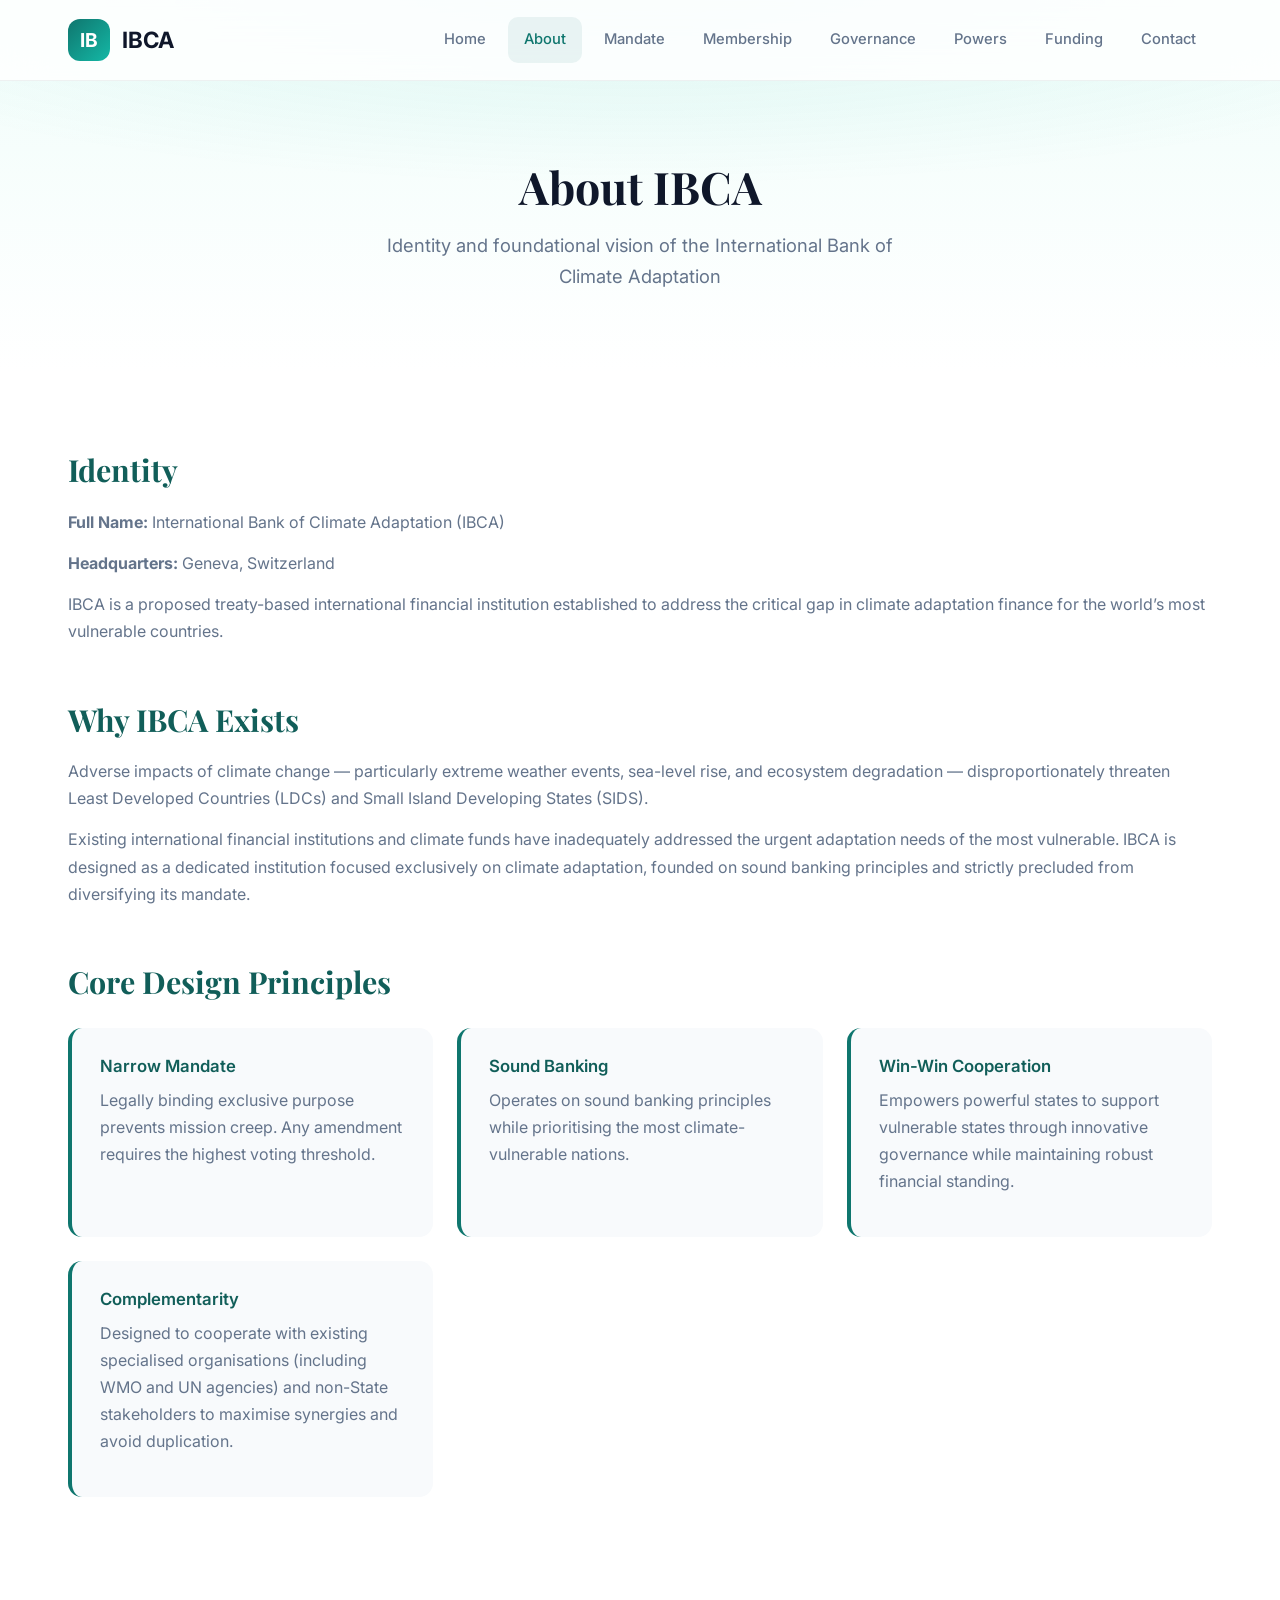
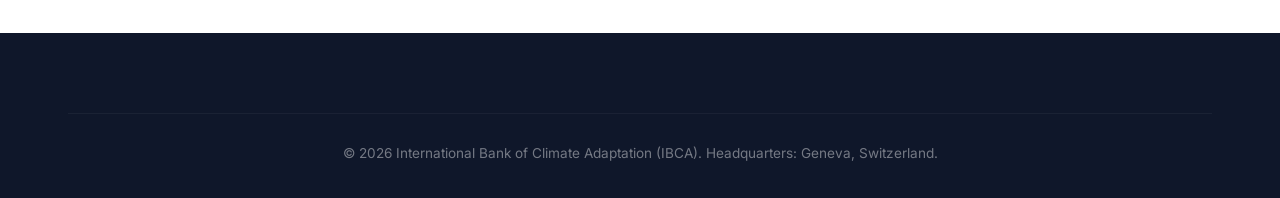
==== about.html @ 79ce408c "Add files via upload" ====
<!DOCTYPE html>
<html lang="en">
<head>
  <meta charset="UTF-8">
  <meta name="viewport" content="width=device-width, initial-scale=1.0">
  <title>About – IBCA</title>
  <link href="https://fonts.googleapis.com/css2?family=Inter:wght@400;500;600;700&family=Playfair+Display:wght@600;700&display=swap" rel="stylesheet">
  <link rel="stylesheet" href="https://cdnjs.cloudflare.com/ajax/libs/font-awesome/6.5.1/css/all.min.css">
  <link rel="stylesheet" href="css/style.css">
</head>
<body>
  <header class="header" id="header">
    <div class="container nav-container">
      <a href="index.html" class="logo"><div class="logo-mark">IB</div><span>IBCA</span></a>
      <nav class="nav" id="nav">
        <a href="index.html" class="nav-link">Home</a>
        <a href="about.html" class="nav-link active">About</a>
        <a href="mandate.html" class="nav-link">Mandate</a>
        <a href="membership.html" class="nav-link">Membership</a>
        <a href="governance.html" class="nav-link">Governance</a>
        <a href="powers.html" class="nav-link">Powers</a>
        <a href="funding.html" class="nav-link">Funding</a>
        <a href="contact.html" class="nav-link">Contact</a>
      </nav>
      <button class="menu-toggle" id="menuToggle"><i class="fas fa-bars"></i></button>
    </div>
  </header>

  <section class="page-hero">
    <div class="container">
      <h1>About IBCA</h1>
      <p>Identity and foundational vision of the International Bank of Climate Adaptation</p>
    </div>
  </section>

  <section class="content-section">
    <div class="container">
      <div class="content-block">
        <h2>Identity</h2>
        <p><strong>Full Name:</strong> International Bank of Climate Adaptation (IBCA)</p>
        <p><strong>Headquarters:</strong> Geneva, Switzerland</p>
        <p>IBCA is a proposed treaty-based international financial institution established to address the critical gap in climate adaptation finance for the world’s most vulnerable countries.</p>
      </div>

      <div class="content-block">
        <h2>Why IBCA Exists</h2>
        <p>Adverse impacts of climate change — particularly extreme weather events, sea-level rise, and ecosystem degradation — disproportionately threaten Least Developed Countries (LDCs) and Small Island Developing States (SIDS).</p>
        <p>Existing international financial institutions and climate funds have inadequately addressed the urgent adaptation needs of the most vulnerable. IBCA is designed as a dedicated institution focused exclusively on climate adaptation, founded on sound banking principles and strictly precluded from diversifying its mandate.</p>
      </div>

      <div class="content-block">
        <h2>Core Design Principles</h2>
        <div class="info-grid">
          <div class="info-card">
            <h4>Narrow Mandate</h4>
            <p>Legally binding exclusive purpose prevents mission creep. Any amendment requires the highest voting threshold.</p>
          </div>
          <div class="info-card">
            <h4>Sound Banking</h4>
            <p>Operates on sound banking principles while prioritising the most climate-vulnerable nations.</p>
          </div>
          <div class="info-card">
            <h4>Win-Win Cooperation</h4>
            <p>Empowers powerful states to support vulnerable states through innovative governance while maintaining robust financial standing.</p>
          </div>
          <div class="info-card">
            <h4>Complementarity</h4>
            <p>Designed to cooperate with existing specialised organisations (including WMO and UN agencies) and non-State stakeholders to maximise synergies and avoid duplication.</p>
          </div>
        </div>
      </div>
    </div>
  </section>

  <footer class="footer">
    <div class="container">
      <div class="footer-bottom">
        <p>© 2026 International Bank of Climate Adaptation (IBCA). Headquarters: Geneva, Switzerland.</p>
      </div>
    </div>
  </footer>
  <script src="js/main.js"></script>
</body>
</html>
---- css/style.css ----
/* ===== IBCA Premium Design System ===== */
:root {
  --primary: #0f766e;
  --primary-light: #14b8a6;
  --primary-dark: #115e59;
  --accent: #a3e635;
  --navy: #0f172a;
  --slate: #1e293b;
  --gray: #64748b;
  --light: #f8fafc;
  --white: #ffffff;
  --radius: 16px;
  --shadow: 0 10px 40px -10px rgba(15, 23, 42, 0.12);
  --shadow-lg: 0 25px 50px -12px rgba(15, 23, 42, 0.18);
}

* { margin: 0; padding: 0; box-sizing: border-box; }

html { scroll-behavior: smooth; }

body {
  font-family: 'Inter', -apple-system, BlinkMacSystemFont, sans-serif;
  color: var(--slate);
  line-height: 1.7;
  background: var(--white);
  overflow-x: hidden;
}

h1, h2, h3, h4 {
  font-family: 'Playfair Display', Georgia, serif;
  font-weight: 700;
  line-height: 1.2;
  color: var(--navy);
}

a { text-decoration: none; color: inherit; transition: all 0.25s ease; }

.container {
  width: 100%;
  max-width: 1200px;
  margin: 0 auto;
  padding: 0 28px;
}

/* ===== Header ===== */
.header {
  position: fixed;
  top: 0;
  left: 0;
  right: 0;
  z-index: 1000;
  background: rgba(255, 255, 255, 0.85);
  backdrop-filter: blur(20px);
  border-bottom: 1px solid rgba(15, 23, 42, 0.06);
  transition: all 0.3s;
}

.header.scrolled {
  box-shadow: 0 4px 30px rgba(0,0,0,0.06);
}

.nav-container {
  display: flex;
  align-items: center;
  justify-content: space-between;
  height: 80px;
}

.logo {
  display: flex;
  align-items: center;
  gap: 12px;
  font-weight: 700;
  font-size: 1.4rem;
  color: var(--navy);
}

.logo-mark {
  width: 42px;
  height: 42px;
  background: linear-gradient(135deg, var(--primary), var(--primary-light));
  border-radius: 12px;
  display: flex;
  align-items: center;
  justify-content: center;
  color: white;
  font-size: 1.2rem;
  font-weight: 700;
}

.nav {
  display: flex;
  gap: 6px;
}

.nav-link {
  padding: 10px 16px;
  border-radius: 10px;
  font-size: 0.92rem;
  font-weight: 500;
  color: var(--gray);
}

.nav-link:hover,
.nav-link.active {
  color: var(--primary);
  background: rgba(15, 118, 110, 0.08);
}

.menu-toggle {
  display: none;
  background: none;
  border: none;
  font-size: 1.5rem;
  color: var(--navy);
  cursor: pointer;
}

/* ===== Buttons ===== */
.btn {
  display: inline-flex;
  align-items: center;
  gap: 8px;
  padding: 14px 28px;
  border-radius: 12px;
  font-weight: 600;
  font-size: 0.95rem;
  transition: all 0.25s ease;
  border: none;
  cursor: pointer;
}

.btn-primary {
  background: linear-gradient(135deg, var(--primary), var(--primary-dark));
  color: white;
  box-shadow: 0 8px 24px rgba(15, 118, 110, 0.3);
}

.btn-primary:hover {
  transform: translateY(-2px);
  box-shadow: 0 12px 28px rgba(15, 118, 110, 0.4);
}

.btn-outline {
  background: transparent;
  color: var(--primary);
  border: 2px solid var(--primary);
}

.btn-outline:hover {
  background: var(--primary);
  color: white;
}

/* ===== Hero ===== */
.hero {
  min-height: 100vh;
  display: flex;
  align-items: center;
  padding: 140px 0 100px;
  background: 
    radial-gradient(ellipse 80% 50% at 70% 20%, rgba(20, 184, 166, 0.12), transparent),
    radial-gradient(ellipse 60% 40% at 20% 80%, rgba(163, 230, 53, 0.08), transparent),
    linear-gradient(180deg, #f0fdfa 0%, #ffffff 100%);
  position: relative;
  overflow: hidden;
}

.hero-content {
  display: grid;
  grid-template-columns: 1.15fr 0.85fr;
  gap: 60px;
  align-items: center;
}

.hero-eyebrow {
  display: inline-flex;
  align-items: center;
  gap: 8px;
  font-size: 0.85rem;
  font-weight: 600;
  text-transform: uppercase;
  letter-spacing: 2px;
  color: var(--primary);
  margin-bottom: 20px;
}

.hero-eyebrow::before {
  content: '';
  width: 24px;
  height: 2px;
  background: var(--primary);
}

.hero h1 {
  font-size: clamp(2.6rem, 5.5vw, 3.8rem);
  margin-bottom: 24px;
  letter-spacing: -0.02em;
}

.hero h1 span {
  background: linear-gradient(135deg, var(--primary), var(--primary-light));
  -webkit-background-clip: text;
  -webkit-text-fill-color: transparent;
  background-clip: text;
}

.hero-subtitle {
  font-size: 1.2rem;
  color: var(--gray);
  max-width: 520px;
  margin-bottom: 40px;
  line-height: 1.8;
}

.hero-cta {
  display: flex;
  gap: 16px;
  flex-wrap: wrap;
}

.hero-visual {
  position: relative;
  display: flex;
  justify-content: center;
}

.globe-ring {
  width: 380px;
  height: 380px;
  border-radius: 50%;
  background: linear-gradient(145deg, var(--primary-light), var(--primary-dark));
  display: flex;
  align-items: center;
  justify-content: center;
  box-shadow: 
    0 30px 60px rgba(15, 118, 110, 0.25),
    inset 0 0 60px rgba(255,255,255,0.1);
  position: relative;
  animation: float 6s ease-in-out infinite;
}

.globe-ring::before {
  content: '';
  position: absolute;
  inset: -20px;
  border-radius: 50%;
  border: 1px solid rgba(20, 184, 166, 0.2);
  animation: pulse-ring 3s ease-out infinite;
}

.globe-ring i {
  font-size: 9rem;
  color: rgba(255,255,255,0.95);
}

@keyframes float {
  0%, 100% { transform: translateY(0); }
  50% { transform: translateY(-18px); }
}

@keyframes pulse-ring {
  0% { transform: scale(0.95); opacity: 0.6; }
  100% { transform: scale(1.15); opacity: 0; }
}

/* ===== Sections ===== */
.section {
  padding: 100px 0;
}

.section-header {
  text-align: center;
  max-width: 680px;
  margin: 0 auto 60px;
}

.section-header h2 {
  font-size: 2.4rem;
  margin-bottom: 16px;
}

.section-header p {
  color: var(--gray);
  font-size: 1.1rem;
}

/* Stats */
.stats {
  padding: 60px 0;
  background: var(--navy);
  color: white;
}

.stats-grid {
  display: grid;
  grid-template-columns: repeat(4, 1fr);
  gap: 32px;
  text-align: center;
}

.stat-item h3 {
  font-size: 2.2rem;
  color: var(--accent);
  margin-bottom: 8px;
  font-family: 'Inter', sans-serif;
  font-weight: 700;
}

.stat-item p {
  font-size: 0.95rem;
  opacity: 0.8;
}

/* Cards */
.cards {
  display: grid;
  grid-template-columns: repeat(3, 1fr);
  gap: 28px;
}

.card {
  background: white;
  border-radius: var(--radius);
  padding: 36px 28px;
  border: 1px solid rgba(15, 23, 42, 0.06);
  box-shadow: var(--shadow);
  transition: all 0.35s ease;
  position: relative;
  overflow: hidden;
}

.card::before {
  content: '';
  position: absolute;
  top: 0;
  left: 0;
  width: 100%;
  height: 4px;
  background: linear-gradient(90deg, var(--primary), var(--accent));
  transform: scaleX(0);
  transition: transform 0.35s ease;
}

.card:hover {
  transform: translateY(-8px);
  box-shadow: var(--shadow-lg);
}

.card:hover::before {
  transform: scaleX(1);
}

.card-icon {
  width: 56px;
  height: 56px;
  border-radius: 14px;
  background: rgba(15, 118, 110, 0.1);
  display: flex;
  align-items: center;
  justify-content: center;
  margin-bottom: 20px;
  color: var(--primary);
  font-size: 1.4rem;
}

.card h3 {
  font-size: 1.25rem;
  margin-bottom: 12px;
  font-family: 'Inter', sans-serif;
  font-weight: 600;
}

.card p {
  color: var(--gray);
  font-size: 0.95rem;
}

/* Two column */
.two-col {
  display: grid;
  grid-template-columns: 1fr 1fr;
  gap: 60px;
  align-items: center;
}

.highlight-panel {
  background: linear-gradient(145deg, var(--primary-dark), var(--primary));
  color: white;
  padding: 48px 40px;
  border-radius: 20px;
  box-shadow: var(--shadow-lg);
}

.highlight-panel h3 {
  color: white;
  font-size: 1.4rem;
  margin-bottom: 24px;
  font-family: 'Inter', sans-serif;
}

.highlight-panel ul {
  list-style: none;
}

.highlight-panel li {
  display: flex;
  align-items: flex-start;
  gap: 14px;
  margin-bottom: 16px;
  font-size: 1rem;
}

.highlight-panel i {
  color: var(--accent);
  margin-top: 4px;
  flex-shrink: 0;
}

/* Page header for inner pages */
.page-hero {
  padding: 160px 0 80px;
  background: 
    radial-gradient(ellipse 70% 50% at 50% 0%, rgba(20, 184, 166, 0.1), transparent),
    linear-gradient(180deg, #f0fdfa 0%, #ffffff 100%);
  text-align: center;
}

.page-hero h1 {
  font-size: 2.8rem;
  margin-bottom: 16px;
}

.page-hero p {
  color: var(--gray);
  font-size: 1.15rem;
  max-width: 560px;
  margin: 0 auto;
}

/* Content */
.content-section {
  padding: 80px 0;
}

.content-block {
  margin-bottom: 56px;
}

.content-block h2 {
  font-size: 1.9rem;
  margin-bottom: 20px;
  color: var(--primary-dark);
}

.content-block h3 {
  font-size: 1.25rem;
  margin: 28px 0 12px;
  font-family: 'Inter', sans-serif;
  font-weight: 600;
}

.content-block p,
.content-block li {
  color: var(--gray);
  margin-bottom: 14px;
}

.content-block ul {
  padding-left: 22px;
}

.info-grid {
  display: grid;
  grid-template-columns: repeat(auto-fit, minmax(300px, 1fr));
  gap: 24px;
  margin-top: 28px;
}

.info-card {
  background: var(--light);
  border-radius: 14px;
  padding: 28px;
  border-left: 4px solid var(--primary);
}

.info-card h4 {
  font-family: 'Inter', sans-serif;
  font-weight: 600;
  font-size: 1.05rem;
  margin-bottom: 10px;
  color: var(--primary-dark);
}

/* Table */
.table-wrap {
  overflow-x: auto;
  margin: 28px 0;
  border-radius: 12px;
  box-shadow: var(--shadow);
}

table {
  width: 100%;
  border-collapse: collapse;
  font-size: 0.95rem;
}

th {
  background: var(--primary);
  color: white;
  padding: 16px 20px;
  text-align: left;
  font-weight: 600;
}

td {
  padding: 16px 20px;
  border-bottom: 1px solid rgba(15,23,42,0.06);
}

tr:last-child td { border-bottom: none; }
tr:hover td { background: rgba(15, 118, 110, 0.03); }

/* Footer */
.footer {
  background: var(--navy);
  color: rgba(255,255,255,0.7);
  padding: 80px 0 32px;
}

.footer-grid {
  display: grid;
  grid-template-columns: 2fr 1fr 1fr;
  gap: 48px;
  margin-bottom: 48px;
}

.footer-brand .logo {
  color: white;
  margin-bottom: 16px;
}

.footer-brand p {
  font-size: 0.95rem;
  line-height: 1.8;
}

.footer h4 {
  color: white;
  font-family: 'Inter', sans-serif;
  font-size: 1rem;
  margin-bottom: 18px;
}

.footer-links a {
  display: block;
  margin-bottom: 12px;
  font-size: 0.92rem;
}

.footer-links a:hover {
  color: var(--primary-light);
}

.footer-bottom {
  border-top: 1px solid rgba(255,255,255,0.08);
  padding-top: 28px;
  text-align: center;
  font-size: 0.85rem;
  opacity: 0.6;
}

/* Utilities */
.text-center { text-align: center; }
.mt-5 { margin-top: 40px; }

/* Responsive */
@media (max-width: 960px) {
  .hero-content,
  .two-col,
  .stats-grid,
  .cards,
  .footer-grid {
    grid-template-columns: 1fr;
  }

  .nav { display: none; }
  .nav.open {
    display: flex;
    flex-direction: column;
    position: absolute;
    top: 80px;
    left: 0;
    right: 0;
    background: white;
    padding: 20px;
    box-shadow: var(--shadow);
  }

  .menu-toggle { display: block; }

  .globe-ring {
    width: 280px;
    height: 280px;
  }
  .globe-ring i { font-size: 6.5rem; }

  .hero { padding: 120px 0 70px; }
  .section { padding: 70px 0; }
}
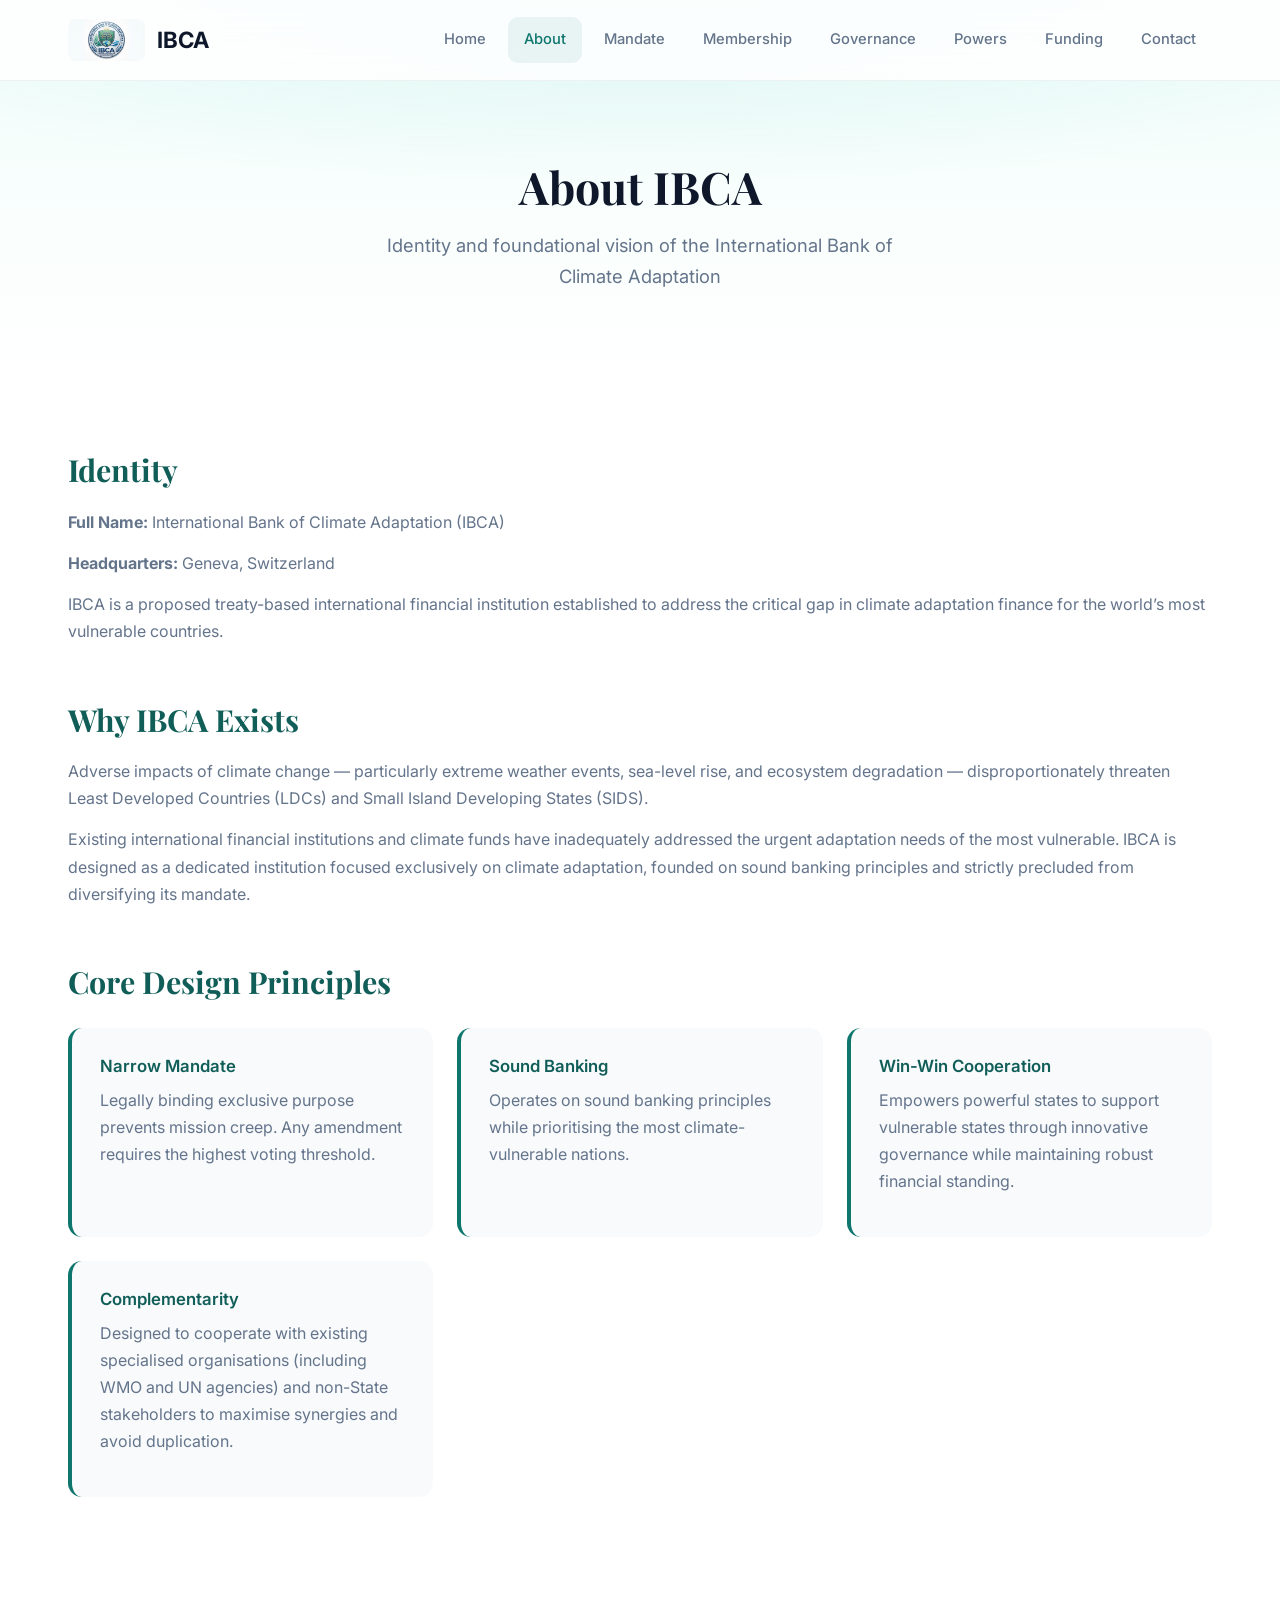
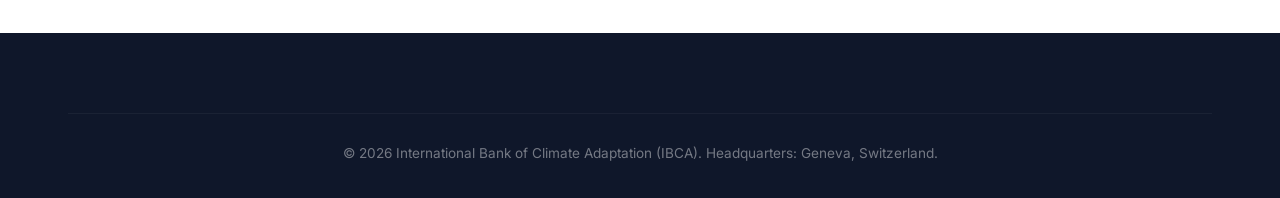
==== commit 60851c91: "Update logo in about.html to use logo.png image" ====
--- a/about.html
+++ b/about.html
@@ -11,7 +11,10 @@
 <body>
   <header class="header" id="header">
     <div class="container nav-container">
-      <a href="index.html" class="logo"><div class="logo-mark">IB</div><span>IBCA</span></a>
+      <a href="index.html" class="logo">
+        <img src="logo.png" alt="IBCA Logo" style="height: 42px; width: auto; border-radius: 8px;">
+        <span>IBCA</span>
+      </a>
       <nav class="nav" id="nav">
         <a href="index.html" class="nav-link">Home</a>
         <a href="about.html" class="nav-link active">About</a>
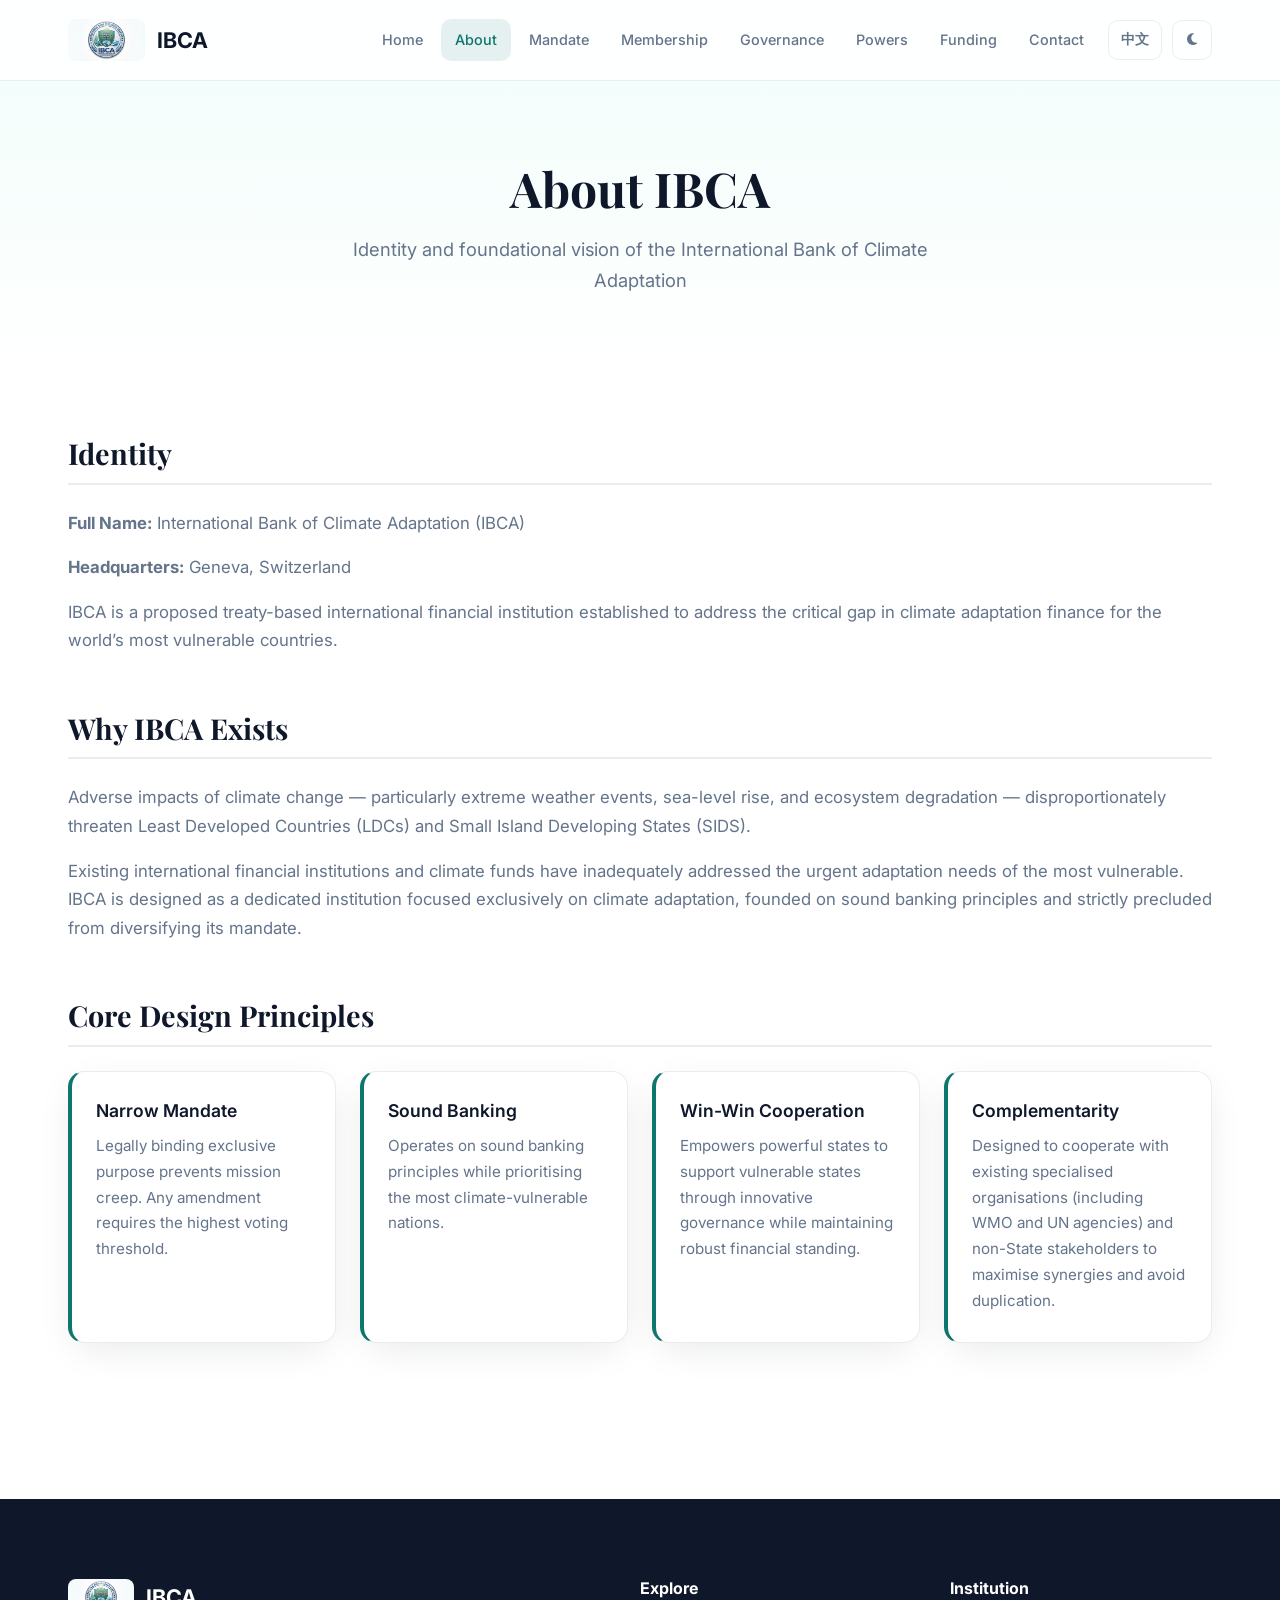
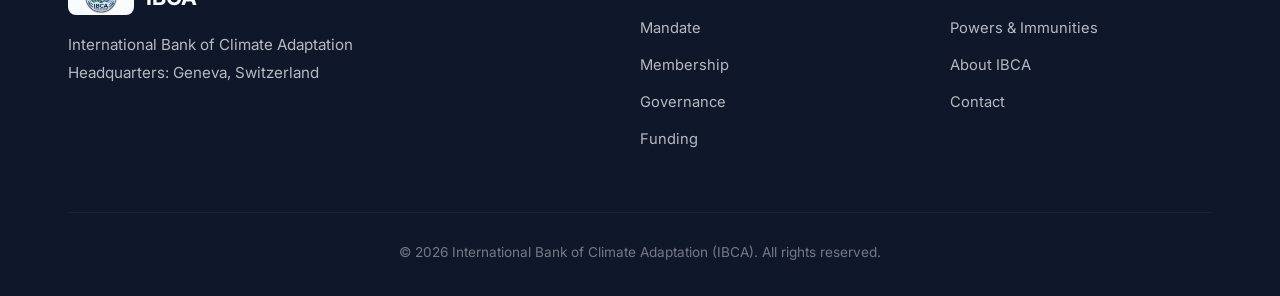
==== commit 55fff435: "Fix: Unify header with bilingual + theme toggle + full footer; add data-lang support" ====
--- a/about.html
+++ b/about.html
@@ -1,9 +1,12 @@
 <!DOCTYPE html>
-<html lang="en">
+<html lang="en" data-lang="en">
 <head>
   <meta charset="UTF-8">
   <meta name="viewport" content="width=device-width, initial-scale=1.0">
   <title>About – IBCA</title>
+  <meta name="description" content="About the International Bank of Climate Adaptation (IBCA)">
+  <link rel="preconnect" href="https://fonts.googleapis.com">
+  <link rel="preconnect" href="https://fonts.gstatic.com" crossorigin>
   <link href="https://fonts.googleapis.com/css2?family=Inter:wght@400;500;600;700&family=Playfair+Display:wght@600;700&display=swap" rel="stylesheet">
   <link rel="stylesheet" href="https://cdnjs.cloudflare.com/ajax/libs/font-awesome/6.5.1/css/all.min.css">
   <link rel="stylesheet" href="css/style.css">
@@ -12,63 +15,117 @@
   <header class="header" id="header">
     <div class="container nav-container">
       <a href="index.html" class="logo">
-        <img src="logo.png" alt="IBCA Logo" style="height: 42px; width: auto; border-radius: 8px;">
+        <img src="logo.png" alt="IBCA Logo">
         <span>IBCA</span>
       </a>
       <nav class="nav" id="nav">
-        <a href="index.html" class="nav-link">Home</a>
-        <a href="about.html" class="nav-link active">About</a>
-        <a href="mandate.html" class="nav-link">Mandate</a>
-        <a href="membership.html" class="nav-link">Membership</a>
-        <a href="governance.html" class="nav-link">Governance</a>
-        <a href="powers.html" class="nav-link">Powers</a>
-        <a href="funding.html" class="nav-link">Funding</a>
-        <a href="contact.html" class="nav-link">Contact</a>
+        <a href="index.html" class="nav-link">
+          <span class="lang-en">Home</span><span class="lang-zh">首页</span>
+        </a>
+        <a href="about.html" class="nav-link active">
+          <span class="lang-en">About</span><span class="lang-zh">关于</span>
+        </a>
+        <a href="mandate.html" class="nav-link">
+          <span class="lang-en">Mandate</span><span class="lang-zh">使命</span>
+        </a>
+        <a href="membership.html" class="nav-link">
+          <span class="lang-en">Membership</span><span class="lang-zh">成员</span>
+        </a>
+        <a href="governance.html" class="nav-link">
+          <span class="lang-en">Governance</span><span class="lang-zh">治理</span>
+        </a>
+        <a href="powers.html" class="nav-link">
+          <span class="lang-en">Powers</span><span class="lang-zh">权力</span>
+        </a>
+        <a href="funding.html" class="nav-link">
+          <span class="lang-en">Funding</span><span class="lang-zh">资金</span>
+        </a>
+        <a href="contact.html" class="nav-link">
+          <span class="lang-en">Contact</span><span class="lang-zh">联系</span>
+        </a>
+        <button class="lang-switch" id="langSwitch">中文</button>
+        <button class="theme-toggle" id="themeToggle" aria-label="Toggle dark mode"><i class="fas fa-moon"></i></button>
       </nav>
-      <button class="menu-toggle" id="menuToggle"><i class="fas fa-bars"></i></button>
+      <button class="menu-toggle" id="menuToggle" aria-label="Menu"><i class="fas fa-bars"></i></button>
     </div>
   </header>
 
   <section class="page-hero">
     <div class="container">
-      <h1>About IBCA</h1>
-      <p>Identity and foundational vision of the International Bank of Climate Adaptation</p>
+      <h1>
+        <span class="lang-en">About IBCA</span>
+        <span class="lang-zh">关于 IBCA</span>
+      </h1>
+      <p>
+        <span class="lang-en">Identity and foundational vision of the International Bank of Climate Adaptation</span>
+        <span class="lang-zh">国际气候适应银行的身份与基础愿景</span>
+      </p>
     </div>
   </section>
 
   <section class="content-section">
     <div class="container">
       <div class="content-block">
-        <h2>Identity</h2>
-        <p><strong>Full Name:</strong> International Bank of Climate Adaptation (IBCA)</p>
-        <p><strong>Headquarters:</strong> Geneva, Switzerland</p>
-        <p>IBCA is a proposed treaty-based international financial institution established to address the critical gap in climate adaptation finance for the world’s most vulnerable countries.</p>
+        <h2>
+          <span class="lang-en">Identity</span>
+          <span class="lang-zh">身份</span>
+        </h2>
+        <p><strong><span class="lang-en">Full Name:</span><span class="lang-zh">全称：</span></strong> International Bank of Climate Adaptation (IBCA)</p>
+        <p><strong><span class="lang-en">Headquarters:</span><span class="lang-zh">总部：</span></strong> <span class="lang-en">Geneva, Switzerland</span><span class="lang-zh">瑞士日内瓦</span></p>
+        <p>
+          <span class="lang-en">IBCA is a proposed treaty-based international financial institution established to address the critical gap in climate adaptation finance for the world’s most vulnerable countries.</span>
+          <span class="lang-zh">IBCA 是一个拟议的基于条约的国际金融机构，旨在填补全球最脆弱国家气候适应融资的关键缺口。</span>
+        </p>
       </div>
 
       <div class="content-block">
-        <h2>Why IBCA Exists</h2>
-        <p>Adverse impacts of climate change — particularly extreme weather events, sea-level rise, and ecosystem degradation — disproportionately threaten Least Developed Countries (LDCs) and Small Island Developing States (SIDS).</p>
-        <p>Existing international financial institutions and climate funds have inadequately addressed the urgent adaptation needs of the most vulnerable. IBCA is designed as a dedicated institution focused exclusively on climate adaptation, founded on sound banking principles and strictly precluded from diversifying its mandate.</p>
+        <h2>
+          <span class="lang-en">Why IBCA Exists</span>
+          <span class="lang-zh">为何需要 IBCA</span>
+        </h2>
+        <p>
+          <span class="lang-en">Adverse impacts of climate change — particularly extreme weather events, sea-level rise, and ecosystem degradation — disproportionately threaten Least Developed Countries (LDCs) and Small Island Developing States (SIDS).</span>
+          <span class="lang-zh">气候变化的不利影响——尤其是极端天气事件、海平面上升和生态系统退化——不成比例地威胁着最不发达国家（LDCs）和小岛屿发展中国家（SIDS）。</span>
+        </p>
+        <p>
+          <span class="lang-en">Existing international financial institutions and climate funds have inadequately addressed the urgent adaptation needs of the most vulnerable. IBCA is designed as a dedicated institution focused exclusively on climate adaptation, founded on sound banking principles and strictly precluded from diversifying its mandate.</span>
+          <span class="lang-zh">现有国际金融机构和气候基金未能充分满足最脆弱国家的紧急适应需求。IBCA 被设计为一个专门机构，仅专注于气候适应，基于稳健的银行原则，并严格禁止扩展其使命范围。</span>
+        </p>
       </div>
 
       <div class="content-block">
-        <h2>Core Design Principles</h2>
+        <h2>
+          <span class="lang-en">Core Design Principles</span>
+          <span class="lang-zh">核心设计原则</span>
+        </h2>
         <div class="info-grid">
           <div class="info-card">
-            <h4>Narrow Mandate</h4>
-            <p>Legally binding exclusive purpose prevents mission creep. Any amendment requires the highest voting threshold.</p>
+            <h4><span class="lang-en">Narrow Mandate</span><span class="lang-zh">狭窄使命</span></h4>
+            <p>
+              <span class="lang-en">Legally binding exclusive purpose prevents mission creep. Any amendment requires the highest voting threshold.</span>
+              <span class="lang-zh">具有法律约束力的专属宗旨防止使命蔓延。任何修正案都需要最高投票门槛。</span>
+            </p>
           </div>
           <div class="info-card">
-            <h4>Sound Banking</h4>
-            <p>Operates on sound banking principles while prioritising the most climate-vulnerable nations.</p>
+            <h4><span class="lang-en">Sound Banking</span><span class="lang-zh">稳健银行原则</span></h4>
+            <p>
+              <span class="lang-en">Operates on sound banking principles while prioritising the most climate-vulnerable nations.</span>
+              <span class="lang-zh">在优先考虑气候最脆弱国家的同时，遵循稳健的银行原则运营。</span>
+            </p>
           </div>
           <div class="info-card">
-            <h4>Win-Win Cooperation</h4>
-            <p>Empowers powerful states to support vulnerable states through innovative governance while maintaining robust financial standing.</p>
+            <h4><span class="lang-en">Win-Win Cooperation</span><span class="lang-zh">共赢合作</span></h4>
+            <p>
+              <span class="lang-en">Empowers powerful states to support vulnerable states through innovative governance while maintaining robust financial standing.</span>
+              <span class="lang-zh">通过创新治理使强大国家能够支持脆弱国家，同时保持稳健的财务地位。</span>
+            </p>
           </div>
           <div class="info-card">
-            <h4>Complementarity</h4>
-            <p>Designed to cooperate with existing specialised organisations (including WMO and UN agencies) and non-State stakeholders to maximise synergies and avoid duplication.</p>
+            <h4><span class="lang-en">Complementarity</span><span class="lang-zh">互补性</span></h4>
+            <p>
+              <span class="lang-en">Designed to cooperate with existing specialised organisations (including WMO and UN agencies) and non-State stakeholders to maximise synergies and avoid duplication.</span>
+              <span class="lang-zh">设计用于与现有专门组织（包括世界气象组织和联合国机构）以及非国家利益攸关方合作，以最大化协同效应并避免重复。</span>
+            </p>
           </div>
         </div>
       </div>
@@ -77,8 +134,33 @@
 
   <footer class="footer">
     <div class="container">
+      <div class="footer-grid">
+        <div class="footer-brand">
+          <div class="logo">
+            <img src="logo.png" alt="IBCA" style="height:36px;">
+            <span>IBCA</span>
+          </div>
+          <p>
+            <span class="lang-en">International Bank of Climate Adaptation<br>Headquarters: Geneva, Switzerland</span>
+            <span class="lang-zh">国际气候适应银行<br>总部：瑞士日内瓦</span>
+          </p>
+        </div>
+        <div class="footer-links">
+          <h4><span class="lang-en">Explore</span><span class="lang-zh">探索</span></h4>
+          <a href="mandate.html"><span class="lang-en">Mandate</span><span class="lang-zh">使命</span></a>
+          <a href="membership.html"><span class="lang-en">Membership</span><span class="lang-zh">成员</span></a>
+          <a href="governance.html"><span class="lang-en">Governance</span><span class="lang-zh">治理</span></a>
+          <a href="funding.html"><span class="lang-en">Funding</span><span class="lang-zh">资金</span></a>
+        </div>
+        <div class="footer-links">
+          <h4><span class="lang-en">Institution</span><span class="lang-zh">机构</span></h4>
+          <a href="powers.html"><span class="lang-en">Powers & Immunities</span><span class="lang-zh">权力与豁免</span></a>
+          <a href="about.html"><span class="lang-en">About IBCA</span><span class="lang-zh">关于 IBCA</span></a>
+          <a href="contact.html"><span class="lang-en">Contact</span><span class="lang-zh">联系我们</span></a>
+        </div>
+      </div>
       <div class="footer-bottom">
-        <p>© 2026 International Bank of Climate Adaptation (IBCA). Headquarters: Geneva, Switzerland.</p>
+        <p>© 2026 International Bank of Climate Adaptation (IBCA). All rights reserved.</p>
       </div>
     </div>
   </footer>
--- a/css/style.css
+++ b/css/style.css
@@ -1,4 +1,4 @@
-/* ===== IBCA Premium Design System ===== */
+/* ===== IBCA Premium Design System + Map + i18n ===== */
 :root {
   --primary: #0f766e;
   --primary-light: #14b8a6;
@@ -9,21 +9,39 @@
   --gray: #64748b;
   --light: #f8fafc;
   --white: #ffffff;
+  --card-bg: #ffffff;
+  --body-bg: #ffffff;
+  --header-bg: rgba(255, 255, 255, 0.88);
+  --border: rgba(15, 23, 42, 0.08);
   --radius: 16px;
   --shadow: 0 10px 40px -10px rgba(15, 23, 42, 0.12);
   --shadow-lg: 0 25px 50px -12px rgba(15, 23, 42, 0.18);
+  --transition: all 0.3s cubic-bezier(0.4, 0, 0.2, 1);
+}
+
+[data-theme="dark"] {
+  --navy: #f1f5f9;
+  --slate: #e2e8f0;
+  --gray: #94a3b8;
+  --light: #1e293b;
+  --white: #0f172a;
+  --card-bg: #1e293b;
+  --body-bg: #0f172a;
+  --header-bg: rgba(15, 23, 42, 0.92);
+  --border: rgba(255, 255, 255, 0.08);
+  --shadow: 0 10px 40px -10px rgba(0, 0, 0, 0.4);
+  --shadow-lg: 0 25px 50px -12px rgba(0, 0, 0, 0.5);
 }
 
 * { margin: 0; padding: 0; box-sizing: border-box; }
-
 html { scroll-behavior: smooth; }
-
 body {
   font-family: 'Inter', -apple-system, BlinkMacSystemFont, sans-serif;
   color: var(--slate);
   line-height: 1.7;
-  background: var(--white);
+  background: var(--body-bg);
   overflow-x: hidden;
+  transition: background 0.3s, color 0.3s;
 }
 
 h1, h2, h3, h4 {
@@ -33,579 +51,336 @@
   color: var(--navy);
 }
 
-a { text-decoration: none; color: inherit; transition: all 0.25s ease; }
-
-.container {
-  width: 100%;
-  max-width: 1200px;
+a { text-decoration: none; color: inherit; transition: var(--transition); }
+.container { width: 100%; max-width: 1200px; margin: 0 auto; padding: 0 28px; }
+
+/* Header */
+.header {
+  position: fixed; top: 0; left: 0; right: 0; z-index: 1000;
+  background: var(--header-bg); backdrop-filter: blur(20px);
+  border-bottom: 1px solid var(--border); transition: var(--transition);
+}
+.header.scrolled { box-shadow: 0 4px 30px rgba(0,0,0,0.08); }
+.nav-container { display: flex; align-items: center; justify-content: space-between; height: 80px; }
+.logo { display: flex; align-items: center; gap: 12px; font-weight: 700; font-size: 1.35rem; color: var(--navy); }
+.logo img { height: 42px; width: auto; border-radius: 8px; object-fit: contain; }
+.nav { display: flex; gap: 4px; align-items: center; }
+.nav-link { padding: 9px 14px; border-radius: 10px; font-size: 0.9rem; font-weight: 500; color: var(--gray); }
+.nav-link:hover, .nav-link.active { color: var(--primary); background: rgba(15,118,110,0.1); }
+
+.lang-switch, .theme-toggle {
+  background: none; border: 1px solid var(--border); height: 40px;
+  border-radius: 10px; display: flex; align-items: center; justify-content: center;
+  cursor: pointer; color: var(--gray); margin-left: 6px; transition: var(--transition);
+  font-size: 0.85rem; font-weight: 600; padding: 0 12px;
+}
+.lang-switch:hover, .theme-toggle:hover { color: var(--primary); border-color: var(--primary); }
+.theme-toggle { width: 40px; padding: 0; }
+
+.menu-toggle { display: none; background: none; border: none; font-size: 1.5rem; color: var(--navy); cursor: pointer; }
+
+/* Buttons */
+.btn {
+  display: inline-flex; align-items: center; gap: 8px;
+  padding: 14px 28px; border-radius: 12px; font-weight: 600; font-size: 0.95rem;
+  transition: var(--transition); border: none; cursor: pointer;
+}
+.btn-primary {
+  background: linear-gradient(135deg, var(--primary), var(--primary-dark));
+  color: white; box-shadow: 0 8px 24px rgba(15,118,110,0.3);
+}
+.btn-primary:hover { transform: translateY(-2px); box-shadow: 0 12px 28px rgba(15,118,110,0.4); }
+.btn-outline { background: transparent; color: var(--primary); border: 2px solid var(--primary); }
+.btn-outline:hover { background: var(--primary); color: white; }
+
+/* Hero */
+.hero {
+  min-height: 100vh; display: flex; align-items: center; padding: 140px 0 100px;
+  background: radial-gradient(ellipse 80% 50% at 70% 20%, rgba(20,184,166,0.12), transparent),
+              radial-gradient(ellipse 60% 40% at 20% 80%, rgba(163,230,53,0.08), transparent),
+              linear-gradient(180deg, #f0fdfa 0%, #ffffff 100%);
+  position: relative; overflow: hidden;
+}
+[data-theme="dark"] .hero {
+  background: radial-gradient(ellipse 80% 50% at 70% 20%, rgba(20,184,166,0.08), transparent),
+              linear-gradient(180deg, #0f172a 0%, #020617 100%);
+}
+.hero-content { display: grid; grid-template-columns: 1.15fr 0.85fr; gap: 60px; align-items: center; }
+.hero-eyebrow {
+  display: inline-flex; align-items: center; gap: 8px; font-size: 0.85rem; font-weight: 600;
+  text-transform: uppercase; letter-spacing: 2px; color: var(--primary); margin-bottom: 20px;
+}
+.hero-eyebrow::before { content: ''; width: 24px; height: 2px; background: var(--primary); }
+.hero h1 { font-size: clamp(2.5rem, 5.2vw, 3.6rem); margin-bottom: 24px; letter-spacing: -0.02em; }
+.hero h1 span {
+  background: linear-gradient(135deg, var(--primary), var(--primary-light));
+  -webkit-background-clip: text; -webkit-text-fill-color: transparent; background-clip: text;
+}
+.hero-subtitle { font-size: 1.15rem; color: var(--gray); max-width: 520px; margin-bottom: 36px; line-height: 1.8; }
+.hero-cta { display: flex; gap: 14px; flex-wrap: wrap; }
+.hero-visual { position: relative; display: flex; justify-content: center; }
+.globe-ring {
+  width: 360px; height: 360px; border-radius: 50%;
+  background: linear-gradient(145deg, var(--primary-light), var(--primary-dark));
+  display: flex; align-items: center; justify-content: center;
+  box-shadow: 0 30px 60px rgba(15,118,110,0.25), inset 0 0 60px rgba(255,255,255,0.1);
+  position: relative; animation: float 6s ease-in-out infinite;
+}
+.globe-ring::before {
+  content: ''; position: absolute; inset: -18px; border-radius: 50%;
+  border: 1px solid rgba(20,184,166,0.2); animation: pulse-ring 3s ease-out infinite;
+}
+.globe-ring i { font-size: 8.5rem; color: rgba(255,255,255,0.95); }
+@keyframes float { 0%,100%{transform:translateY(0)} 50%{transform:translateY(-16px)} }
+@keyframes pulse-ring { 0%{transform:scale(0.95);opacity:0.6} 100%{transform:scale(1.12);opacity:0} }
+
+/* Sections */
+.section { padding: 100px 0; }
+.section-header { text-align: center; max-width: 680px; margin: 0 auto 56px; }
+.section-header h2 { font-size: 2.3rem; margin-bottom: 14px; }
+.section-header p { color: var(--gray); font-size: 1.08rem; }
+
+/* Stats */
+.stats { padding: 56px 0; background: var(--navy); color: white; }
+[data-theme="dark"] .stats { background: #020617; }
+.stats-grid { display: grid; grid-template-columns: repeat(4,1fr); gap: 28px; text-align: center; }
+.stat-item h3 { font-size: 2.1rem; color: var(--accent); margin-bottom: 6px; font-family: 'Inter',sans-serif; font-weight: 700; }
+.stat-item p { font-size: 0.92rem; opacity: 0.8; }
+
+/* Cards */
+.cards { display: grid; grid-template-columns: repeat(3,1fr); gap: 26px; }
+.card {
+  background: var(--card-bg); border-radius: var(--radius); padding: 32px 26px;
+  border: 1px solid var(--border); box-shadow: var(--shadow); transition: var(--transition);
+  position: relative; overflow: hidden;
+}
+.card::before {
+  content: ''; position: absolute; top: 0; left: 0; width: 100%; height: 4px;
+  background: linear-gradient(90deg, var(--primary), var(--accent));
+  transform: scaleX(0); transition: transform 0.35s ease;
+}
+.card:hover { transform: translateY(-8px); box-shadow: var(--shadow-lg); }
+.card:hover::before { transform: scaleX(1); }
+.card-icon {
+  width: 52px; height: 52px; border-radius: 14px; background: rgba(15,118,110,0.12);
+  display: flex; align-items: center; justify-content: center; margin-bottom: 18px;
+  color: var(--primary); font-size: 1.3rem;
+}
+.card h3 { font-size: 1.2rem; margin-bottom: 10px; font-family: 'Inter',sans-serif; font-weight: 600; }
+.card p { color: var(--gray); font-size: 0.93rem; }
+
+/* Two column */
+.two-col { display: grid; grid-template-columns: 1fr 1fr; gap: 56px; align-items: center; }
+.highlight-panel {
+  background: linear-gradient(145deg, var(--primary-dark), var(--primary));
+  color: white; padding: 44px 36px; border-radius: 20px; box-shadow: var(--shadow-lg);
+}
+.highlight-panel h3 { color: white; font-size: 1.35rem; margin-bottom: 22px; font-family: 'Inter',sans-serif; }
+.highlight-panel ul { list-style: none; }
+.highlight-panel li { display: flex; align-items: flex-start; gap: 12px; margin-bottom: 14px; font-size: 0.98rem; }
+.highlight-panel i { color: var(--accent); margin-top: 4px; flex-shrink: 0; }
+
+/* Map Section */
+.map-section { padding: 80px 0; background: var(--light); }
+.map-container {
+  height: 480px; border-radius: 20px; overflow: hidden;
+  box-shadow: var(--shadow-lg); border: 1px solid var(--border);
+}
+.leaflet-popup-content { font-family: 'Inter', sans-serif; font-size: 0.92rem; }
+.leaflet-popup-content strong { color: var(--primary-dark); }
+
+/* Footer */
+.footer { background: var(--navy); color: rgba(255,255,255,0.7); padding: 80px 0 32px; }
+[data-theme="dark"] .footer { background: #020617; }
+.footer-grid { display: grid; grid-template-columns: 2fr 1fr 1fr; gap: 48px; margin-bottom: 48px; }
+.footer-brand .logo { color: white; margin-bottom: 16px; }
+.footer-brand p { font-size: 0.95rem; line-height: 1.8; }
+.footer h4 { color: white; font-family: 'Inter',sans-serif; font-size: 1rem; margin-bottom: 18px; }
+.footer-links a { display: block; margin-bottom: 12px; font-size: 0.92rem; }
+.footer-links a:hover { color: var(--primary-light); }
+.footer-bottom { border-top: 1px solid rgba(255,255,255,0.08); padding-top: 28px; text-align: center; font-size: 0.85rem; opacity: 0.6; }
+
+/* Language visibility helpers */
+[data-lang="zh"] .lang-en { display: none !important; }
+[data-lang="en"] .lang-zh { display: none !important; }
+
+/* ========== Subpage Styles (FIXED) ========== */
+.page-hero {
+  padding: 160px 0 80px;
+  background: linear-gradient(180deg, #f0fdfa 0%, var(--body-bg) 100%);
+  text-align: center;
+}
+[data-theme="dark"] .page-hero {
+  background: linear-gradient(180deg, #0f172a 0%, var(--body-bg) 100%);
+}
+.page-hero h1 {
+  font-size: clamp(2.2rem, 4.5vw, 3rem);
+  margin-bottom: 16px;
+}
+.page-hero p {
+  color: var(--gray);
+  font-size: 1.15rem;
+  max-width: 640px;
   margin: 0 auto;
-  padding: 0 28px;
-}
-
-/* ===== Header ===== */
-.header {
-  position: fixed;
-  top: 0;
-  left: 0;
-  right: 0;
-  z-index: 1000;
-  background: rgba(255, 255, 255, 0.85);
-  backdrop-filter: blur(20px);
-  border-bottom: 1px solid rgba(15, 23, 42, 0.06);
-  transition: all 0.3s;
-}
-
-.header.scrolled {
-  box-shadow: 0 4px 30px rgba(0,0,0,0.06);
-}
-
-.nav-container {
+}
+
+.content-section {
+  padding: 60px 0 100px;
+}
+.content-block {
+  margin-bottom: 56px;
+}
+.content-block h2 {
+  font-size: 1.8rem;
+  margin-bottom: 24px;
+  padding-bottom: 12px;
+  border-bottom: 2px solid var(--border);
+}
+.content-block p {
+  color: var(--gray);
+  margin-bottom: 16px;
+  font-size: 1.05rem;
+}
+.content-block ul, .content-block ol {
+  color: var(--gray);
+  padding-left: 24px;
+  margin-bottom: 16px;
+}
+.content-block li {
+  margin-bottom: 12px;
+  line-height: 1.7;
+}
+
+/* Info Grid & Cards */
+.info-grid {
+  display: grid;
+  grid-template-columns: repeat(auto-fit, minmax(260px, 1fr));
+  gap: 24px;
+  margin-top: 24px;
+}
+.info-card {
+  background: var(--card-bg);
+  border-radius: var(--radius);
+  padding: 28px 24px;
+  border: 1px solid var(--border);
+  box-shadow: var(--shadow);
+  border-left: 4px solid var(--primary);
+  transition: var(--transition);
+}
+.info-card:hover {
+  transform: translateY(-4px);
+  box-shadow: var(--shadow-lg);
+}
+.info-card h4 {
+  font-family: 'Inter', sans-serif;
+  font-size: 1.1rem;
+  font-weight: 600;
+  margin-bottom: 12px;
+  color: var(--navy);
   display: flex;
   align-items: center;
-  justify-content: space-between;
-  height: 80px;
-}
-
-.logo {
-  display: flex;
-  align-items: center;
-  gap: 12px;
-  font-weight: 700;
-  font-size: 1.4rem;
-  color: var(--navy);
-}
-
-.logo-mark {
-  width: 42px;
-  height: 42px;
-  background: linear-gradient(135deg, var(--primary), var(--primary-light));
-  border-radius: 12px;
-  display: flex;
-  align-items: center;
-  justify-content: center;
-  color: white;
-  font-size: 1.2rem;
-  font-weight: 700;
-}
-
-.nav {
-  display: flex;
-  gap: 6px;
-}
-
-.nav-link {
-  padding: 10px 16px;
-  border-radius: 10px;
-  font-size: 0.92rem;
-  font-weight: 500;
-  color: var(--gray);
-}
-
-.nav-link:hover,
-.nav-link.active {
-  color: var(--primary);
-  background: rgba(15, 118, 110, 0.08);
-}
-
-.menu-toggle {
-  display: none;
-  background: none;
-  border: none;
-  font-size: 1.5rem;
-  color: var(--navy);
-  cursor: pointer;
-}
-
-/* ===== Buttons ===== */
-.btn {
-  display: inline-flex;
-  align-items: center;
-  gap: 8px;
-  padding: 14px 28px;
-  border-radius: 12px;
-  font-weight: 600;
+  gap: 10px;
+}
+.info-card p, .info-card ul {
+  color: var(--gray);
   font-size: 0.95rem;
-  transition: all 0.25s ease;
-  border: none;
-  cursor: pointer;
-}
-
-.btn-primary {
-  background: linear-gradient(135deg, var(--primary), var(--primary-dark));
-  color: white;
-  box-shadow: 0 8px 24px rgba(15, 118, 110, 0.3);
-}
-
-.btn-primary:hover {
-  transform: translateY(-2px);
-  box-shadow: 0 12px 28px rgba(15, 118, 110, 0.4);
-}
-
-.btn-outline {
-  background: transparent;
-  color: var(--primary);
-  border: 2px solid var(--primary);
-}
-
-.btn-outline:hover {
-  background: var(--primary);
-  color: white;
-}
-
-/* ===== Hero ===== */
-.hero {
-  min-height: 100vh;
-  display: flex;
-  align-items: center;
-  padding: 140px 0 100px;
-  background: 
-    radial-gradient(ellipse 80% 50% at 70% 20%, rgba(20, 184, 166, 0.12), transparent),
-    radial-gradient(ellipse 60% 40% at 20% 80%, rgba(163, 230, 53, 0.08), transparent),
-    linear-gradient(180deg, #f0fdfa 0%, #ffffff 100%);
-  position: relative;
-  overflow: hidden;
-}
-
-.hero-content {
-  display: grid;
-  grid-template-columns: 1.15fr 0.85fr;
-  gap: 60px;
-  align-items: center;
-}
-
-.hero-eyebrow {
-  display: inline-flex;
-  align-items: center;
-  gap: 8px;
-  font-size: 0.85rem;
-  font-weight: 600;
-  text-transform: uppercase;
-  letter-spacing: 2px;
-  color: var(--primary);
-  margin-bottom: 20px;
-}
-
-.hero-eyebrow::before {
-  content: '';
-  width: 24px;
-  height: 2px;
-  background: var(--primary);
-}
-
-.hero h1 {
-  font-size: clamp(2.6rem, 5.5vw, 3.8rem);
-  margin-bottom: 24px;
-  letter-spacing: -0.02em;
-}
-
-.hero h1 span {
-  background: linear-gradient(135deg, var(--primary), var(--primary-light));
-  -webkit-background-clip: text;
-  -webkit-text-fill-color: transparent;
-  background-clip: text;
-}
-
-.hero-subtitle {
-  font-size: 1.2rem;
-  color: var(--gray);
-  max-width: 520px;
-  margin-bottom: 40px;
-  line-height: 1.8;
-}
-
-.hero-cta {
-  display: flex;
-  gap: 16px;
-  flex-wrap: wrap;
-}
-
-.hero-visual {
-  position: relative;
-  display: flex;
-  justify-content: center;
-}
-
-.globe-ring {
-  width: 380px;
-  height: 380px;
-  border-radius: 50%;
-  background: linear-gradient(145deg, var(--primary-light), var(--primary-dark));
-  display: flex;
-  align-items: center;
-  justify-content: center;
-  box-shadow: 
-    0 30px 60px rgba(15, 118, 110, 0.25),
-    inset 0 0 60px rgba(255,255,255,0.1);
-  position: relative;
-  animation: float 6s ease-in-out infinite;
-}
-
-.globe-ring::before {
-  content: '';
-  position: absolute;
-  inset: -20px;
-  border-radius: 50%;
-  border: 1px solid rgba(20, 184, 166, 0.2);
-  animation: pulse-ring 3s ease-out infinite;
-}
-
-.globe-ring i {
-  font-size: 9rem;
-  color: rgba(255,255,255,0.95);
-}
-
-@keyframes float {
-  0%, 100% { transform: translateY(0); }
-  50% { transform: translateY(-18px); }
-}
-
-@keyframes pulse-ring {
-  0% { transform: scale(0.95); opacity: 0.6; }
-  100% { transform: scale(1.15); opacity: 0; }
-}
-
-/* ===== Sections ===== */
-.section {
-  padding: 100px 0;
-}
-
-.section-header {
-  text-align: center;
-  max-width: 680px;
-  margin: 0 auto 60px;
-}
-
-.section-header h2 {
-  font-size: 2.4rem;
-  margin-bottom: 16px;
-}
-
-.section-header p {
-  color: var(--gray);
-  font-size: 1.1rem;
-}
-
-/* Stats */
-.stats {
-  padding: 60px 0;
-  background: var(--navy);
-  color: white;
-}
-
-.stats-grid {
-  display: grid;
-  grid-template-columns: repeat(4, 1fr);
-  gap: 32px;
-  text-align: center;
-}
-
-.stat-item h3 {
-  font-size: 2.2rem;
-  color: var(--accent);
-  margin-bottom: 8px;
-  font-family: 'Inter', sans-serif;
-  font-weight: 700;
-}
-
-.stat-item p {
-  font-size: 0.95rem;
-  opacity: 0.8;
-}
-
-/* Cards */
-.cards {
-  display: grid;
-  grid-template-columns: repeat(3, 1fr);
-  gap: 28px;
-}
-
-.card {
-  background: white;
-  border-radius: var(--radius);
-  padding: 36px 28px;
-  border: 1px solid rgba(15, 23, 42, 0.06);
-  box-shadow: var(--shadow);
-  transition: all 0.35s ease;
-  position: relative;
-  overflow: hidden;
-}
-
-.card::before {
-  content: '';
-  position: absolute;
-  top: 0;
-  left: 0;
-  width: 100%;
-  height: 4px;
-  background: linear-gradient(90deg, var(--primary), var(--accent));
-  transform: scaleX(0);
-  transition: transform 0.35s ease;
-}
-
-.card:hover {
-  transform: translateY(-8px);
-  box-shadow: var(--shadow-lg);
-}
-
-.card:hover::before {
-  transform: scaleX(1);
-}
-
-.card-icon {
-  width: 56px;
-  height: 56px;
-  border-radius: 14px;
-  background: rgba(15, 118, 110, 0.1);
-  display: flex;
-  align-items: center;
-  justify-content: center;
-  margin-bottom: 20px;
-  color: var(--primary);
-  font-size: 1.4rem;
-}
-
-.card h3 {
-  font-size: 1.25rem;
-  margin-bottom: 12px;
-  font-family: 'Inter', sans-serif;
-  font-weight: 600;
-}
-
-.card p {
-  color: var(--gray);
-  font-size: 0.95rem;
-}
-
-/* Two column */
-.two-col {
-  display: grid;
-  grid-template-columns: 1fr 1fr;
-  gap: 60px;
-  align-items: center;
-}
-
-.highlight-panel {
-  background: linear-gradient(145deg, var(--primary-dark), var(--primary));
-  color: white;
-  padding: 48px 40px;
-  border-radius: 20px;
-  box-shadow: var(--shadow-lg);
-}
-
-.highlight-panel h3 {
-  color: white;
-  font-size: 1.4rem;
-  margin-bottom: 24px;
-  font-family: 'Inter', sans-serif;
-}
-
-.highlight-panel ul {
-  list-style: none;
-}
-
-.highlight-panel li {
-  display: flex;
-  align-items: flex-start;
-  gap: 14px;
-  margin-bottom: 16px;
-  font-size: 1rem;
-}
-
-.highlight-panel i {
-  color: var(--accent);
-  margin-top: 4px;
-  flex-shrink: 0;
-}
-
-/* Page header for inner pages */
-.page-hero {
-  padding: 160px 0 80px;
-  background: 
-    radial-gradient(ellipse 70% 50% at 50% 0%, rgba(20, 184, 166, 0.1), transparent),
-    linear-gradient(180deg, #f0fdfa 0%, #ffffff 100%);
-  text-align: center;
-}
-
-.page-hero h1 {
-  font-size: 2.8rem;
-  margin-bottom: 16px;
-}
-
-.page-hero p {
-  color: var(--gray);
-  font-size: 1.15rem;
-  max-width: 560px;
-  margin: 0 auto;
-}
-
-/* Content */
-.content-section {
-  padding: 80px 0;
-}
-
-.content-block {
-  margin-bottom: 56px;
-}
-
-.content-block h2 {
-  font-size: 1.9rem;
-  margin-bottom: 20px;
-  color: var(--primary-dark);
-}
-
-.content-block h3 {
-  font-size: 1.25rem;
-  margin: 28px 0 12px;
-  font-family: 'Inter', sans-serif;
-  font-weight: 600;
-}
-
-.content-block p,
-.content-block li {
-  color: var(--gray);
-  margin-bottom: 14px;
-}
-
-.content-block ul {
-  padding-left: 22px;
-}
-
-.info-grid {
-  display: grid;
-  grid-template-columns: repeat(auto-fit, minmax(300px, 1fr));
-  gap: 24px;
-  margin-top: 28px;
-}
-
-.info-card {
-  background: var(--light);
-  border-radius: 14px;
-  padding: 28px;
-  border-left: 4px solid var(--primary);
-}
-
-.info-card h4 {
-  font-family: 'Inter', sans-serif;
-  font-weight: 600;
-  font-size: 1.05rem;
-  margin-bottom: 10px;
-  color: var(--primary-dark);
-}
-
-/* Table */
+  margin: 0;
+}
+.info-card ul {
+  padding-left: 18px;
+}
+.info-card li {
+  margin-bottom: 6px;
+}
+
+/* Tables */
 .table-wrap {
   overflow-x: auto;
-  margin: 28px 0;
-  border-radius: 12px;
+  border-radius: var(--radius);
+  border: 1px solid var(--border);
   box-shadow: var(--shadow);
 }
-
 table {
   width: 100%;
   border-collapse: collapse;
-  font-size: 0.95rem;
-}
-
-th {
-  background: var(--primary);
-  color: white;
+  background: var(--card-bg);
+}
+th, td {
   padding: 16px 20px;
   text-align: left;
+  border-bottom: 1px solid var(--border);
+}
+th {
+  background: var(--light);
   font-weight: 600;
-}
-
+  color: var(--navy);
+  font-family: 'Inter', sans-serif;
+  font-size: 0.9rem;
+}
 td {
-  padding: 16px 20px;
-  border-bottom: 1px solid rgba(15,23,42,0.06);
-}
-
-tr:last-child td { border-bottom: none; }
-tr:hover td { background: rgba(15, 118, 110, 0.03); }
-
-/* Footer */
-.footer {
-  background: var(--navy);
-  color: rgba(255,255,255,0.7);
-  padding: 80px 0 32px;
-}
-
-.footer-grid {
-  display: grid;
-  grid-template-columns: 2fr 1fr 1fr;
-  gap: 48px;
-  margin-bottom: 48px;
-}
-
-.footer-brand .logo {
-  color: white;
-  margin-bottom: 16px;
-}
-
-.footer-brand p {
+  color: var(--gray);
   font-size: 0.95rem;
-  line-height: 1.8;
-}
-
-.footer h4 {
-  color: white;
-  font-family: 'Inter', sans-serif;
+}
+tr:last-child td {
+  border-bottom: none;
+}
+[data-theme="dark"] th {
+  background: #1e293b;
+}
+
+/* Forms */
+.form-group {
+  margin-bottom: 22px;
+}
+.form-group label {
+  display: block;
+  font-weight: 500;
+  margin-bottom: 8px;
+  color: var(--navy);
+  font-size: 0.95rem;
+}
+.form-group input,
+.form-group select,
+.form-group textarea {
+  width: 100%;
+  padding: 14px 16px;
+  border: 1px solid var(--border);
+  border-radius: 12px;
+  background: var(--card-bg);
+  color: var(--slate);
+  font-family: inherit;
   font-size: 1rem;
-  margin-bottom: 18px;
-}
-
-.footer-links a {
-  display: block;
-  margin-bottom: 12px;
-  font-size: 0.92rem;
-}
-
-.footer-links a:hover {
-  color: var(--primary-light);
-}
-
-.footer-bottom {
-  border-top: 1px solid rgba(255,255,255,0.08);
-  padding-top: 28px;
-  text-align: center;
-  font-size: 0.85rem;
-  opacity: 0.6;
-}
-
-/* Utilities */
+  transition: var(--transition);
+}
+.form-group input:focus,
+.form-group select:focus,
+.form-group textarea:focus {
+  outline: none;
+  border-color: var(--primary);
+  box-shadow: 0 0 0 3px rgba(15, 118, 110, 0.15);
+}
+.form-group textarea {
+  min-height: 140px;
+  resize: vertical;
+}
 .text-center { text-align: center; }
-.mt-5 { margin-top: 40px; }
-
-/* Responsive */
+
+/* Responsive additions */
 @media (max-width: 960px) {
-  .hero-content,
-  .two-col,
-  .stats-grid,
-  .cards,
-  .footer-grid {
-    grid-template-columns: 1fr;
-  }
-
+  .hero-content, .two-col, .stats-grid, .cards, .footer-grid { grid-template-columns: 1fr; }
   .nav { display: none; }
   .nav.open {
-    display: flex;
-    flex-direction: column;
-    position: absolute;
-    top: 80px;
-    left: 0;
-    right: 0;
-    background: white;
-    padding: 20px;
-    box-shadow: var(--shadow);
+    display: flex; flex-direction: column; position: absolute; top: 80px; left: 0; right: 0;
+    background: var(--card-bg); padding: 20px; box-shadow: var(--shadow);
+    z-index: 999;
   }
-
   .menu-toggle { display: block; }
-
-  .globe-ring {
-    width: 280px;
-    height: 280px;
-  }
+  .globe-ring { width: 280px; height: 280px; }
   .globe-ring i { font-size: 6.5rem; }
-
   .hero { padding: 120px 0 70px; }
   .section { padding: 70px 0; }
-}
+  .map-container { height: 360px; }
+  .page-hero { padding: 130px 0 50px; }
+  .content-section { padding: 40px 0 70px; }
+  .info-grid { grid-template-columns: 1fr; }
+}
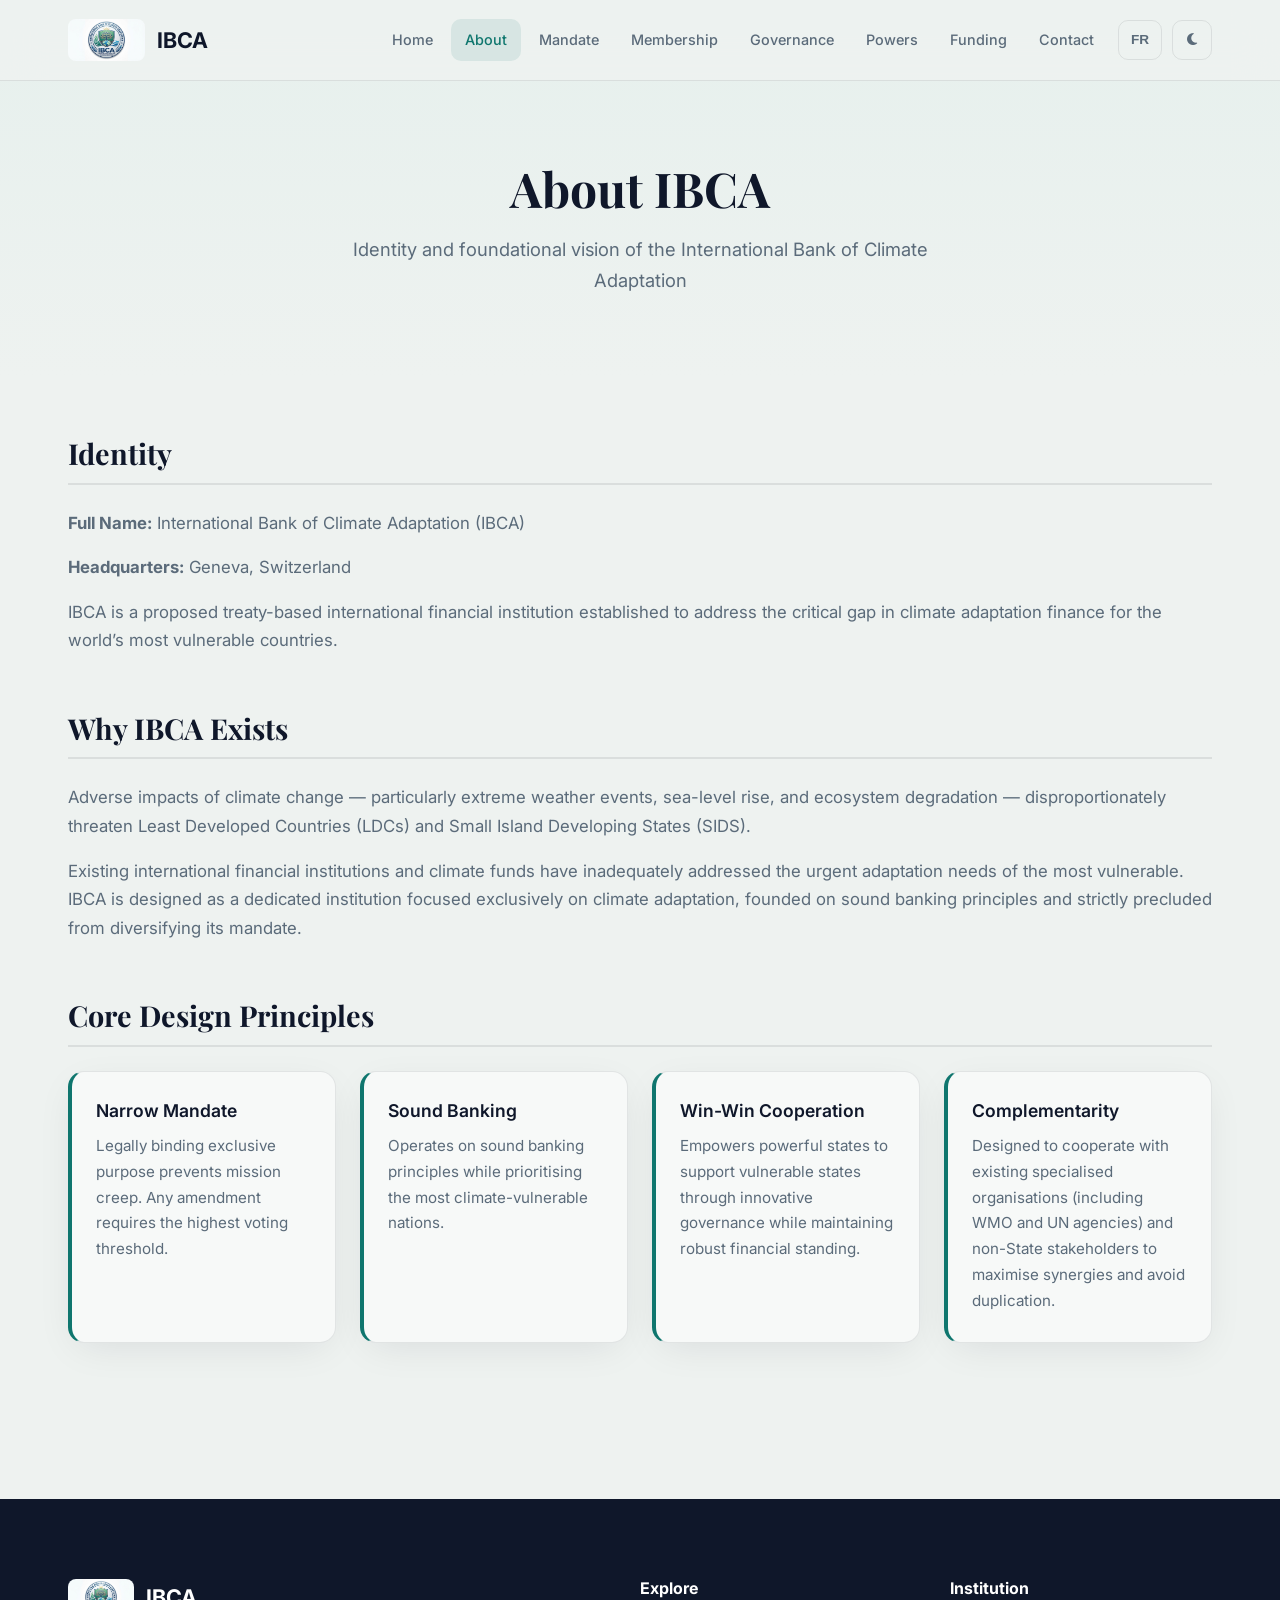
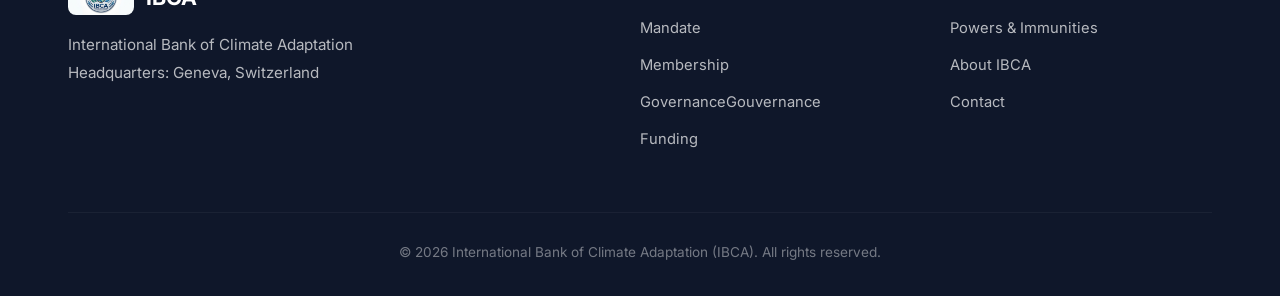
==== commit 53336985: "Update: Convert to English/French bilingual + softer palette" ====
--- a/about.html
+++ b/about.html
@@ -20,30 +20,30 @@
       </a>
       <nav class="nav" id="nav">
         <a href="index.html" class="nav-link">
-          <span class="lang-en">Home</span><span class="lang-zh">首页</span>
+          <span class="lang-en">Home</span><span class="lang-fr">Accueil</span>
         </a>
         <a href="about.html" class="nav-link active">
-          <span class="lang-en">About</span><span class="lang-zh">关于</span>
+          <span class="lang-en">About</span><span class="lang-fr">À propos</span>
         </a>
         <a href="mandate.html" class="nav-link">
-          <span class="lang-en">Mandate</span><span class="lang-zh">使命</span>
+          <span class="lang-en">Mandate</span><span class="lang-fr">Mandat</span>
         </a>
         <a href="membership.html" class="nav-link">
-          <span class="lang-en">Membership</span><span class="lang-zh">成员</span>
+          <span class="lang-en">Membership</span><span class="lang-fr">Adhésion</span>
         </a>
         <a href="governance.html" class="nav-link">
-          <span class="lang-en">Governance</span><span class="lang-zh">治理</span>
+          <span class="lang-en">Governance</span><span class="lang-fr">Gouvernance</span>
         </a>
         <a href="powers.html" class="nav-link">
-          <span class="lang-en">Powers</span><span class="lang-zh">权力</span>
+          <span class="lang-en">Powers</span><span class="lang-fr">Pouvoirs</span>
         </a>
         <a href="funding.html" class="nav-link">
-          <span class="lang-en">Funding</span><span class="lang-zh">资金</span>
+          <span class="lang-en">Funding</span><span class="lang-fr">Financement</span>
         </a>
         <a href="contact.html" class="nav-link">
-          <span class="lang-en">Contact</span><span class="lang-zh">联系</span>
+          <span class="lang-en">Contact</span><span class="lang-fr">Contact</span>
         </a>
-        <button class="lang-switch" id="langSwitch">中文</button>
+        <button class="lang-switch" id="langSwitch">FR</button>
         <button class="theme-toggle" id="themeToggle" aria-label="Toggle dark mode"><i class="fas fa-moon"></i></button>
       </nav>
       <button class="menu-toggle" id="menuToggle" aria-label="Menu"><i class="fas fa-bars"></i></button>
@@ -54,11 +54,11 @@
     <div class="container">
       <h1>
         <span class="lang-en">About IBCA</span>
-        <span class="lang-zh">关于 IBCA</span>
+        <span class="lang-fr">À propos de l'IBCA</span>
       </h1>
       <p>
         <span class="lang-en">Identity and foundational vision of the International Bank of Climate Adaptation</span>
-        <span class="lang-zh">国际气候适应银行的身份与基础愿景</span>
+        <span class="lang-fr">Identité et vision fondatrice de la Banque internationale d'adaptation au climat</span>
       </p>
     </div>
   </section>
@@ -68,63 +68,63 @@
       <div class="content-block">
         <h2>
           <span class="lang-en">Identity</span>
-          <span class="lang-zh">身份</span>
+          <span class="lang-fr">Identité</span>
         </h2>
-        <p><strong><span class="lang-en">Full Name:</span><span class="lang-zh">全称：</span></strong> International Bank of Climate Adaptation (IBCA)</p>
-        <p><strong><span class="lang-en">Headquarters:</span><span class="lang-zh">总部：</span></strong> <span class="lang-en">Geneva, Switzerland</span><span class="lang-zh">瑞士日内瓦</span></p>
+        <p><strong><span class="lang-en">Full Name:</span><span class="lang-fr">Nom complet :</span></strong> International Bank of Climate Adaptation (IBCA)</p>
+        <p><strong><span class="lang-en">Headquarters:</span><span class="lang-fr">Siège :</span></strong> <span class="lang-en">Geneva, Switzerland</span><span class="lang-fr">Genève, Suisse</span></p>
         <p>
           <span class="lang-en">IBCA is a proposed treaty-based international financial institution established to address the critical gap in climate adaptation finance for the world’s most vulnerable countries.</span>
-          <span class="lang-zh">IBCA 是一个拟议的基于条约的国际金融机构，旨在填补全球最脆弱国家气候适应融资的关键缺口。</span>
+          <span class="lang-fr">L'IBCA est une institution financière internationale proposée fondée sur un traité, établie pour combler le déficit critique de financement de l'adaptation au climat pour les pays les plus vulnérables du monde.</span>
         </p>
       </div>
 
       <div class="content-block">
         <h2>
           <span class="lang-en">Why IBCA Exists</span>
-          <span class="lang-zh">为何需要 IBCA</span>
+          <span class="lang-fr">Pourquoi l'IBCA existe</span>
         </h2>
         <p>
           <span class="lang-en">Adverse impacts of climate change — particularly extreme weather events, sea-level rise, and ecosystem degradation — disproportionately threaten Least Developed Countries (LDCs) and Small Island Developing States (SIDS).</span>
-          <span class="lang-zh">气候变化的不利影响——尤其是极端天气事件、海平面上升和生态系统退化——不成比例地威胁着最不发达国家（LDCs）和小岛屿发展中国家（SIDS）。</span>
+          <span class="lang-fr">Les impacts négatifs du changement climatique — en particulier les phénomènes météorologiques extrêmes, l'élévation du niveau de la mer et la dégradation des écosystèmes — menacent de manière disproportionnée les pays les moins avancés (PMA) et les petits États insulaires en développement (PEID).</span>
         </p>
         <p>
           <span class="lang-en">Existing international financial institutions and climate funds have inadequately addressed the urgent adaptation needs of the most vulnerable. IBCA is designed as a dedicated institution focused exclusively on climate adaptation, founded on sound banking principles and strictly precluded from diversifying its mandate.</span>
-          <span class="lang-zh">现有国际金融机构和气候基金未能充分满足最脆弱国家的紧急适应需求。IBCA 被设计为一个专门机构，仅专注于气候适应，基于稳健的银行原则，并严格禁止扩展其使命范围。</span>
+          <span class="lang-fr">Les institutions financières internationales et les fonds climatiques existants n'ont pas suffisamment répondu aux besoins urgents d'adaptation des plus vulnérables. L'IBCA est conçue comme une institution dédiée exclusivement à l'adaptation au climat, fondée sur des principes bancaires sains et strictement empêchée de diversifier son mandat.</span>
         </p>
       </div>
 
       <div class="content-block">
         <h2>
           <span class="lang-en">Core Design Principles</span>
-          <span class="lang-zh">核心设计原则</span>
+          <span class="lang-fr">Principes de conception fondamentaux</span>
         </h2>
         <div class="info-grid">
           <div class="info-card">
-            <h4><span class="lang-en">Narrow Mandate</span><span class="lang-zh">狭窄使命</span></h4>
+            <h4><span class="lang-en">Narrow Mandate</span><span class="lang-fr">Mandat étroit</span></h4>
             <p>
               <span class="lang-en">Legally binding exclusive purpose prevents mission creep. Any amendment requires the highest voting threshold.</span>
-              <span class="lang-zh">具有法律约束力的专属宗旨防止使命蔓延。任何修正案都需要最高投票门槛。</span>
+              <span class="lang-fr">Un objectif exclusif juridiquement contraignant empêche le glissement de mission. Toute modification exige le seuil de vote le plus élevé.</span>
             </p>
           </div>
           <div class="info-card">
-            <h4><span class="lang-en">Sound Banking</span><span class="lang-zh">稳健银行原则</span></h4>
+            <h4><span class="lang-en">Sound Banking</span><span class="lang-fr">Principes bancaires sains</span></h4>
             <p>
               <span class="lang-en">Operates on sound banking principles while prioritising the most climate-vulnerable nations.</span>
-              <span class="lang-zh">在优先考虑气候最脆弱国家的同时，遵循稳健的银行原则运营。</span>
+              <span class="lang-fr">Fonctionne selon des principes bancaires sains tout en donnant la priorité aux nations les plus vulnérables au climat.</span>
             </p>
           </div>
           <div class="info-card">
-            <h4><span class="lang-en">Win-Win Cooperation</span><span class="lang-zh">共赢合作</span></h4>
+            <h4><span class="lang-en">Win-Win Cooperation</span><span class="lang-fr">Coopération gagnant-gagnant</span></h4>
             <p>
               <span class="lang-en">Empowers powerful states to support vulnerable states through innovative governance while maintaining robust financial standing.</span>
-              <span class="lang-zh">通过创新治理使强大国家能够支持脆弱国家，同时保持稳健的财务地位。</span>
+              <span class="lang-fr">Permet aux États puissants de soutenir les États vulnérables grâce à une gouvernance innovante tout en maintenant une solidité financière robuste.</span>
             </p>
           </div>
           <div class="info-card">
-            <h4><span class="lang-en">Complementarity</span><span class="lang-zh">互补性</span></h4>
+            <h4><span class="lang-en">Complementarity</span><span class="lang-fr">Complémentarité</span></h4>
             <p>
               <span class="lang-en">Designed to cooperate with existing specialised organisations (including WMO and UN agencies) and non-State stakeholders to maximise synergies and avoid duplication.</span>
-              <span class="lang-zh">设计用于与现有专门组织（包括世界气象组织和联合国机构）以及非国家利益攸关方合作，以最大化协同效应并避免重复。</span>
+              <span class="lang-fr">Conçue pour coopérer avec les organisations spécialisées existantes (y compris l'OMM et les agences de l'ONU) et les acteurs non étatiques afin de maximiser les synergies et d'éviter les doublons.</span>
             </p>
           </div>
         </div>
@@ -142,21 +142,21 @@
           </div>
           <p>
             <span class="lang-en">International Bank of Climate Adaptation<br>Headquarters: Geneva, Switzerland</span>
-            <span class="lang-zh">国际气候适应银行<br>总部：瑞士日内瓦</span>
+            <span class="lang-fr">Banque internationale d'adaptation au climat<br>Siège : Genève, Suisse</span>
           </p>
         </div>
         <div class="footer-links">
-          <h4><span class="lang-en">Explore</span><span class="lang-zh">探索</span></h4>
-          <a href="mandate.html"><span class="lang-en">Mandate</span><span class="lang-zh">使命</span></a>
-          <a href="membership.html"><span class="lang-en">Membership</span><span class="lang-zh">成员</span></a>
-          <a href="governance.html"><span class="lang-en">Governance</span><span class="lang-zh">治理</span></a>
-          <a href="funding.html"><span class="lang-en">Funding</span><span class="lang-zh">资金</span></a>
+          <h4><span class="lang-en">Explore</span><span class="lang-fr">Explorer</span></h4>
+          <a href="mandate.html"><span class="lang-en">Mandate</span><span class="lang-fr">Mandat</span></a>
+          <a href="membership.html"><span class="lang-en">Membership</span><span class="lang-fr">Adhésion</span></a>
+          <a href="governance.html"><span class="lang-en">Governance</span><span class="lang-zh">Gouvernance</span></a>
+          <a href="funding.html"><span class="lang-en">Funding</span><span class="lang-fr">Financement</span></a>
         </div>
         <div class="footer-links">
-          <h4><span class="lang-en">Institution</span><span class="lang-zh">机构</span></h4>
-          <a href="powers.html"><span class="lang-en">Powers & Immunities</span><span class="lang-zh">权力与豁免</span></a>
-          <a href="about.html"><span class="lang-en">About IBCA</span><span class="lang-zh">关于 IBCA</span></a>
-          <a href="contact.html"><span class="lang-en">Contact</span><span class="lang-zh">联系我们</span></a>
+          <h4><span class="lang-en">Institution</span><span class="lang-fr">Institution</span></h4>
+          <a href="powers.html"><span class="lang-en">Powers & Immunities</span><span class="lang-fr">Pouvoirs & Immunités</span></a>
+          <a href="about.html"><span class="lang-en">About IBCA</span><span class="lang-fr">À propos de l'IBCA</span></a>
+          <a href="contact.html"><span class="lang-en">Contact</span><span class="lang-fr">Contact</span></a>
         </div>
       </div>
       <div class="footer-bottom">
--- a/css/style.css
+++ b/css/style.css
@@ -1,4 +1,4 @@
-/* ===== IBCA Premium Design System + Map + i18n ===== */
+/* ===== IBCA Premium Design System – Soft Institutional Palette + EN/FR ===== */
 :root {
   --primary: #0f766e;
   --primary-light: #14b8a6;
@@ -6,16 +6,16 @@
   --accent: #a3e635;
   --navy: #0f172a;
   --slate: #1e293b;
-  --gray: #64748b;
-  --light: #f8fafc;
-  --white: #ffffff;
-  --card-bg: #ffffff;
-  --body-bg: #ffffff;
-  --header-bg: rgba(255, 255, 255, 0.88);
-  --border: rgba(15, 23, 42, 0.08);
+  --gray: #5b6b7a;
+  --light: #e8eeec;
+  --white: #f7f9f8;
+  --card-bg: #f7f9f8;
+  --body-bg: #eef2f0;
+  --header-bg: rgba(238, 242, 240, 0.92);
+  --border: rgba(15, 23, 42, 0.09);
   --radius: 16px;
-  --shadow: 0 10px 40px -10px rgba(15, 23, 42, 0.12);
-  --shadow-lg: 0 25px 50px -12px rgba(15, 23, 42, 0.18);
+  --shadow: 0 10px 40px -10px rgba(15, 23, 42, 0.1);
+  --shadow-lg: 0 25px 50px -12px rgba(15, 23, 42, 0.15);
   --transition: all 0.3s cubic-bezier(0.4, 0, 0.2, 1);
 }
 
@@ -96,9 +96,9 @@
 /* Hero */
 .hero {
   min-height: 100vh; display: flex; align-items: center; padding: 140px 0 100px;
-  background: radial-gradient(ellipse 80% 50% at 70% 20%, rgba(20,184,166,0.12), transparent),
-              radial-gradient(ellipse 60% 40% at 20% 80%, rgba(163,230,53,0.08), transparent),
-              linear-gradient(180deg, #f0fdfa 0%, #ffffff 100%);
+  background: radial-gradient(ellipse 80% 50% at 70% 20%, rgba(20,184,166,0.1), transparent),
+              radial-gradient(ellipse 60% 40% at 20% 80%, rgba(163,230,53,0.06), transparent),
+              linear-gradient(180deg, #e6f0ed 0%, #eef2f0 100%);
   position: relative; overflow: hidden;
 }
 [data-theme="dark"] .hero {
@@ -200,14 +200,14 @@
 .footer-links a:hover { color: var(--primary-light); }
 .footer-bottom { border-top: 1px solid rgba(255,255,255,0.08); padding-top: 28px; text-align: center; font-size: 0.85rem; opacity: 0.6; }
 
-/* Language visibility helpers */
-[data-lang="zh"] .lang-en { display: none !important; }
-[data-lang="en"] .lang-zh { display: none !important; }
-
-/* ========== Subpage Styles (FIXED) ========== */
+/* Language visibility helpers – EN / FR */
+[data-lang="fr"] .lang-en { display: none !important; }
+[data-lang="en"] .lang-fr { display: none !important; }
+
+/* ========== Subpage Styles ========== */
 .page-hero {
   padding: 160px 0 80px;
-  background: linear-gradient(180deg, #f0fdfa 0%, var(--body-bg) 100%);
+  background: linear-gradient(180deg, #e6f0ed 0%, var(--body-bg) 100%);
   text-align: center;
 }
 [data-theme="dark"] .page-hero {
@@ -365,7 +365,7 @@
 }
 .text-center { text-align: center; }
 
-/* Responsive additions */
+/* Responsive */
 @media (max-width: 960px) {
   .hero-content, .two-col, .stats-grid, .cards, .footer-grid { grid-template-columns: 1fr; }
   .nav { display: none; }
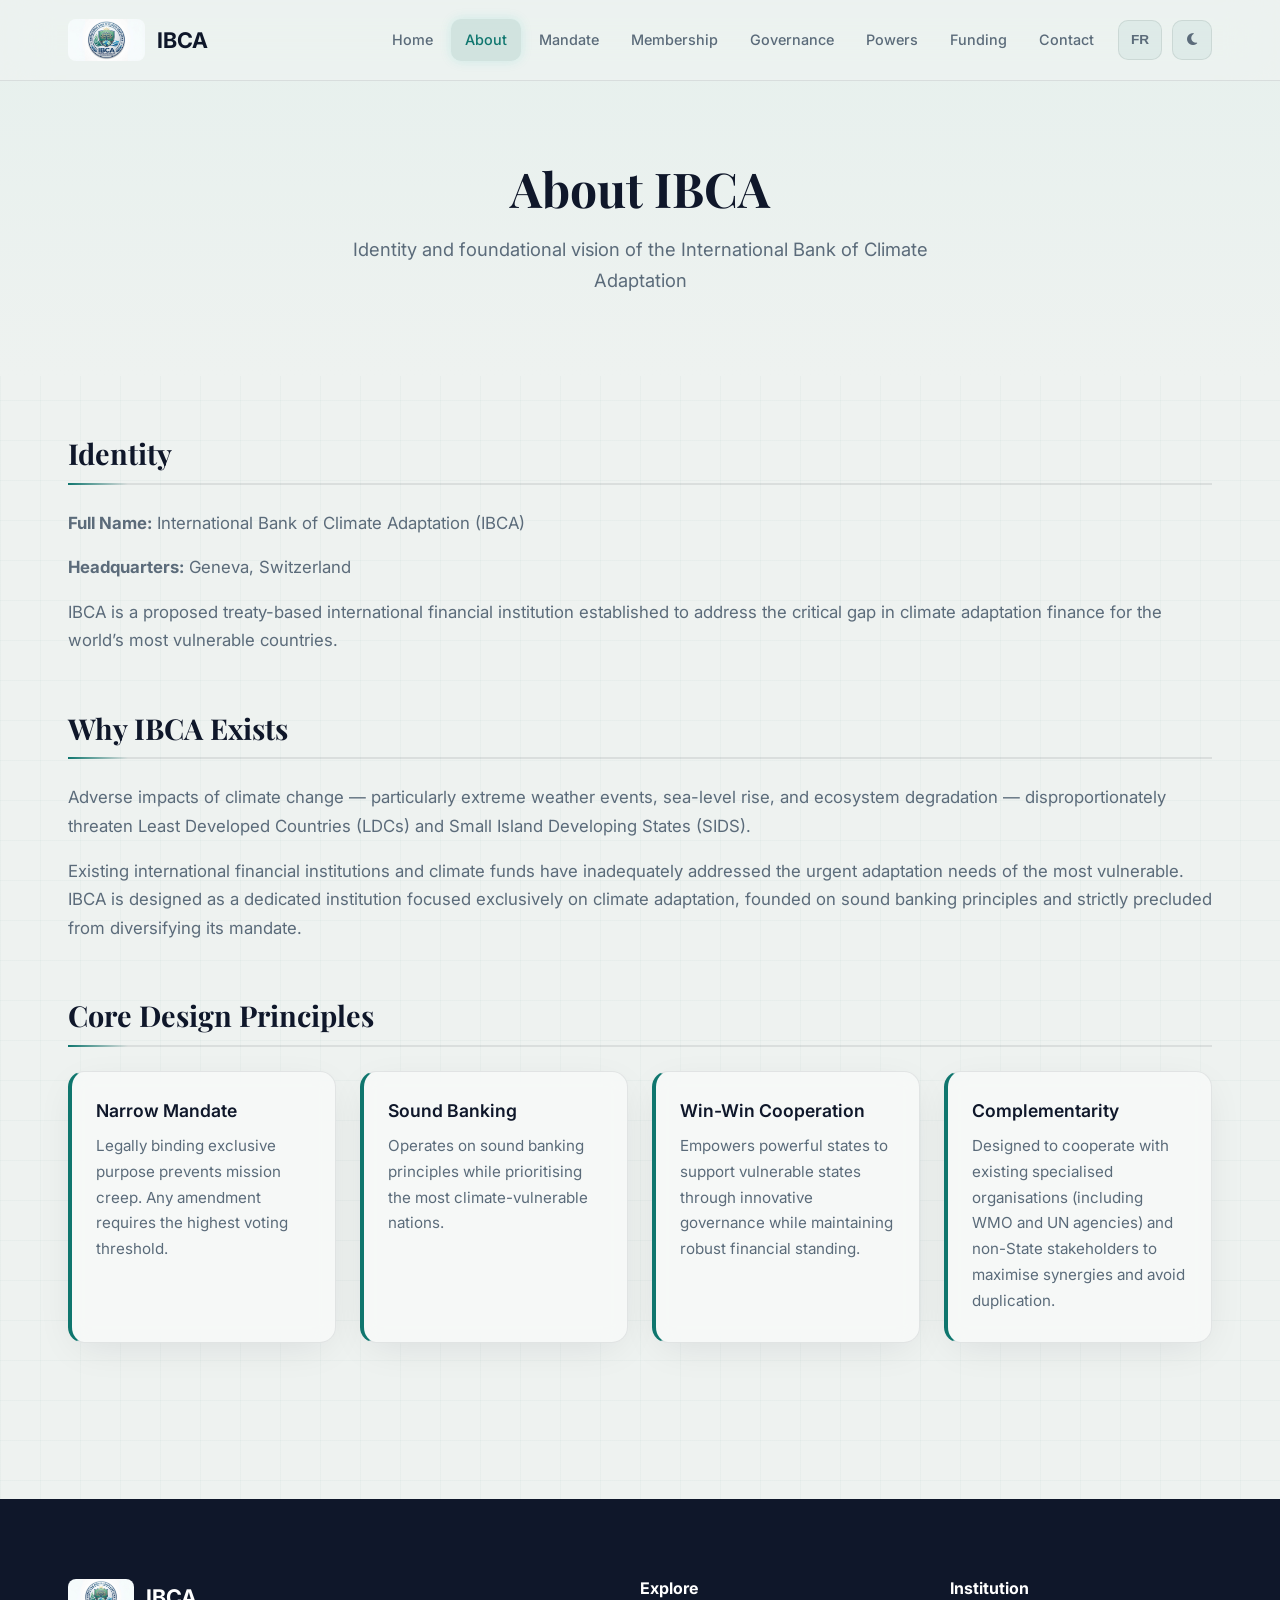
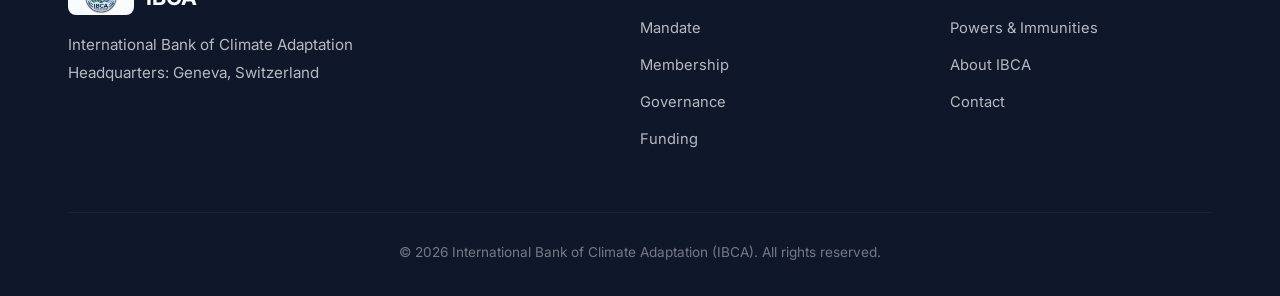
==== commit 43580099: "Fix: Remove leftover lang-zh class in footer (change to lang-fr)" ====
--- a/about.html
+++ b/about.html
@@ -149,7 +149,7 @@
           <h4><span class="lang-en">Explore</span><span class="lang-fr">Explorer</span></h4>
           <a href="mandate.html"><span class="lang-en">Mandate</span><span class="lang-fr">Mandat</span></a>
           <a href="membership.html"><span class="lang-en">Membership</span><span class="lang-fr">Adhésion</span></a>
-          <a href="governance.html"><span class="lang-en">Governance</span><span class="lang-zh">Gouvernance</span></a>
+          <a href="governance.html"><span class="lang-en">Governance</span><span class="lang-fr">Gouvernance</span></a>
           <a href="funding.html"><span class="lang-en">Funding</span><span class="lang-fr">Financement</span></a>
         </div>
         <div class="footer-links">
--- a/css/style.css
+++ b/css/style.css
@@ -1,4 +1,4 @@
-/* ===== IBCA Premium Design System – Soft Institutional Palette + EN/FR ===== */
+/* ===== IBCA Premium Design System – Soft Institutional + Tech Feel + EN/FR ===== */
 :root {
   --primary: #0f766e;
   --primary-light: #14b8a6;
@@ -9,14 +9,15 @@
   --gray: #5b6b7a;
   --light: #e8eeec;
   --white: #f7f9f8;
-  --card-bg: #f7f9f8;
+  --card-bg: rgba(247, 249, 248, 0.85);
   --body-bg: #eef2f0;
-  --header-bg: rgba(238, 242, 240, 0.92);
+  --header-bg: rgba(238, 242, 240, 0.85);
   --border: rgba(15, 23, 42, 0.09);
   --radius: 16px;
   --shadow: 0 10px 40px -10px rgba(15, 23, 42, 0.1);
   --shadow-lg: 0 25px 50px -12px rgba(15, 23, 42, 0.15);
-  --transition: all 0.3s cubic-bezier(0.4, 0, 0.2, 1);
+  --glow: 0 0 20px rgba(20, 184, 166, 0.25);
+  --transition: all 0.35s cubic-bezier(0.4, 0, 0.2, 1);
 }
 
 [data-theme="dark"] {
@@ -25,12 +26,13 @@
   --gray: #94a3b8;
   --light: #1e293b;
   --white: #0f172a;
-  --card-bg: #1e293b;
+  --card-bg: rgba(30, 41, 59, 0.75);
   --body-bg: #0f172a;
-  --header-bg: rgba(15, 23, 42, 0.92);
+  --header-bg: rgba(15, 23, 42, 0.85);
   --border: rgba(255, 255, 255, 0.08);
   --shadow: 0 10px 40px -10px rgba(0, 0, 0, 0.4);
   --shadow-lg: 0 25px 50px -12px rgba(0, 0, 0, 0.5);
+  --glow: 0 0 24px rgba(20, 184, 166, 0.35);
 }
 
 * { margin: 0; padding: 0; box-sizing: border-box; }
@@ -42,6 +44,16 @@
   background: var(--body-bg);
   overflow-x: hidden;
   transition: background 0.3s, color 0.3s;
+  /* subtle tech grid */
+  background-image: 
+    linear-gradient(rgba(15, 118, 110, 0.03) 1px, transparent 1px),
+    linear-gradient(90deg, rgba(15, 118, 110, 0.03) 1px, transparent 1px);
+  background-size: 40px 40px;
+}
+[data-theme="dark"] body {
+  background-image: 
+    linear-gradient(rgba(20, 184, 166, 0.04) 1px, transparent 1px),
+    linear-gradient(90deg, rgba(20, 184, 166, 0.04) 1px, transparent 1px);
 }
 
 h1, h2, h3, h4 {
@@ -54,55 +66,56 @@
 a { text-decoration: none; color: inherit; transition: var(--transition); }
 .container { width: 100%; max-width: 1200px; margin: 0 auto; padding: 0 28px; }
 
-/* Header */
+/* Header – glass */
 .header {
   position: fixed; top: 0; left: 0; right: 0; z-index: 1000;
-  background: var(--header-bg); backdrop-filter: blur(20px);
+  background: var(--header-bg); backdrop-filter: blur(24px) saturate(180%);
+  -webkit-backdrop-filter: blur(24px) saturate(180%);
   border-bottom: 1px solid var(--border); transition: var(--transition);
 }
-.header.scrolled { box-shadow: 0 4px 30px rgba(0,0,0,0.08); }
+.header.scrolled { box-shadow: 0 4px 30px rgba(0,0,0,0.08), var(--glow); }
 .nav-container { display: flex; align-items: center; justify-content: space-between; height: 80px; }
 .logo { display: flex; align-items: center; gap: 12px; font-weight: 700; font-size: 1.35rem; color: var(--navy); }
 .logo img { height: 42px; width: auto; border-radius: 8px; object-fit: contain; }
 .nav { display: flex; gap: 4px; align-items: center; }
 .nav-link { padding: 9px 14px; border-radius: 10px; font-size: 0.9rem; font-weight: 500; color: var(--gray); }
-.nav-link:hover, .nav-link.active { color: var(--primary); background: rgba(15,118,110,0.1); }
+.nav-link:hover, .nav-link.active { color: var(--primary); background: rgba(15,118,110,0.12); box-shadow: 0 0 12px rgba(20,184,166,0.15); }
 
 .lang-switch, .theme-toggle {
-  background: none; border: 1px solid var(--border); height: 40px;
+  background: rgba(15,118,110,0.06); border: 1px solid var(--border); height: 40px;
   border-radius: 10px; display: flex; align-items: center; justify-content: center;
   cursor: pointer; color: var(--gray); margin-left: 6px; transition: var(--transition);
   font-size: 0.85rem; font-weight: 600; padding: 0 12px;
 }
-.lang-switch:hover, .theme-toggle:hover { color: var(--primary); border-color: var(--primary); }
+.lang-switch:hover, .theme-toggle:hover { color: var(--primary); border-color: var(--primary); box-shadow: var(--glow); }
 .theme-toggle { width: 40px; padding: 0; }
 
 .menu-toggle { display: none; background: none; border: none; font-size: 1.5rem; color: var(--navy); cursor: pointer; }
 
-/* Buttons */
+/* Buttons with glow */
 .btn {
   display: inline-flex; align-items: center; gap: 8px;
   padding: 14px 28px; border-radius: 12px; font-weight: 600; font-size: 0.95rem;
-  transition: var(--transition); border: none; cursor: pointer;
+  transition: var(--transition); border: none; cursor: pointer; position: relative;
 }
 .btn-primary {
   background: linear-gradient(135deg, var(--primary), var(--primary-dark));
   color: white; box-shadow: 0 8px 24px rgba(15,118,110,0.3);
 }
-.btn-primary:hover { transform: translateY(-2px); box-shadow: 0 12px 28px rgba(15,118,110,0.4); }
+.btn-primary:hover { transform: translateY(-2px); box-shadow: 0 12px 32px rgba(15,118,110,0.45), var(--glow); }
 .btn-outline { background: transparent; color: var(--primary); border: 2px solid var(--primary); }
-.btn-outline:hover { background: var(--primary); color: white; }
+.btn-outline:hover { background: var(--primary); color: white; box-shadow: var(--glow); }
 
 /* Hero */
 .hero {
   min-height: 100vh; display: flex; align-items: center; padding: 140px 0 100px;
-  background: radial-gradient(ellipse 80% 50% at 70% 20%, rgba(20,184,166,0.1), transparent),
-              radial-gradient(ellipse 60% 40% at 20% 80%, rgba(163,230,53,0.06), transparent),
+  background: radial-gradient(ellipse 80% 50% at 70% 20%, rgba(20,184,166,0.12), transparent),
+              radial-gradient(ellipse 60% 40% at 20% 80%, rgba(163,230,53,0.07), transparent),
               linear-gradient(180deg, #e6f0ed 0%, #eef2f0 100%);
   position: relative; overflow: hidden;
 }
 [data-theme="dark"] .hero {
-  background: radial-gradient(ellipse 80% 50% at 70% 20%, rgba(20,184,166,0.08), transparent),
+  background: radial-gradient(ellipse 80% 50% at 70% 20%, rgba(20,184,166,0.1), transparent),
               linear-gradient(180deg, #0f172a 0%, #020617 100%);
 }
 .hero-content { display: grid; grid-template-columns: 1.15fr 0.85fr; gap: 60px; align-items: center; }
@@ -110,7 +123,7 @@
   display: inline-flex; align-items: center; gap: 8px; font-size: 0.85rem; font-weight: 600;
   text-transform: uppercase; letter-spacing: 2px; color: var(--primary); margin-bottom: 20px;
 }
-.hero-eyebrow::before { content: ''; width: 24px; height: 2px; background: var(--primary); }
+.hero-eyebrow::before { content: ''; width: 24px; height: 2px; background: var(--primary); box-shadow: 0 0 8px var(--primary); }
 .hero h1 { font-size: clamp(2.5rem, 5.2vw, 3.6rem); margin-bottom: 24px; letter-spacing: -0.02em; }
 .hero h1 span {
   background: linear-gradient(135deg, var(--primary), var(--primary-light));
@@ -123,16 +136,20 @@
   width: 360px; height: 360px; border-radius: 50%;
   background: linear-gradient(145deg, var(--primary-light), var(--primary-dark));
   display: flex; align-items: center; justify-content: center;
-  box-shadow: 0 30px 60px rgba(15,118,110,0.25), inset 0 0 60px rgba(255,255,255,0.1);
+  box-shadow: 0 30px 60px rgba(15,118,110,0.3), inset 0 0 60px rgba(255,255,255,0.1), 0 0 40px rgba(20,184,166,0.2);
   position: relative; animation: float 6s ease-in-out infinite;
 }
 .globe-ring::before {
   content: ''; position: absolute; inset: -18px; border-radius: 50%;
-  border: 1px solid rgba(20,184,166,0.2); animation: pulse-ring 3s ease-out infinite;
-}
-.globe-ring i { font-size: 8.5rem; color: rgba(255,255,255,0.95); }
+  border: 1px solid rgba(20,184,166,0.25); animation: pulse-ring 3s ease-out infinite;
+}
+.globe-ring::after {
+  content: ''; position: absolute; inset: -36px; border-radius: 50%;
+  border: 1px solid rgba(20,184,166,0.12); animation: pulse-ring 3s ease-out infinite 0.8s;
+}
+.globe-ring i { font-size: 8.5rem; color: rgba(255,255,255,0.95); text-shadow: 0 0 20px rgba(255,255,255,0.3); }
 @keyframes float { 0%,100%{transform:translateY(0)} 50%{transform:translateY(-16px)} }
-@keyframes pulse-ring { 0%{transform:scale(0.95);opacity:0.6} 100%{transform:scale(1.12);opacity:0} }
+@keyframes pulse-ring { 0%{transform:scale(0.95);opacity:0.6} 100%{transform:scale(1.15);opacity:0} }
 
 /* Sections */
 .section { padding: 100px 0; }
@@ -141,31 +158,33 @@
 .section-header p { color: var(--gray); font-size: 1.08rem; }
 
 /* Stats */
-.stats { padding: 56px 0; background: var(--navy); color: white; }
+.stats { padding: 56px 0; background: var(--navy); color: white; position: relative; }
 [data-theme="dark"] .stats { background: #020617; }
 .stats-grid { display: grid; grid-template-columns: repeat(4,1fr); gap: 28px; text-align: center; }
-.stat-item h3 { font-size: 2.1rem; color: var(--accent); margin-bottom: 6px; font-family: 'Inter',sans-serif; font-weight: 700; }
+.stat-item h3 { font-size: 2.1rem; color: var(--accent); margin-bottom: 6px; font-family: 'Inter',sans-serif; font-weight: 700; text-shadow: 0 0 12px rgba(163,230,53,0.4); }
 .stat-item p { font-size: 0.92rem; opacity: 0.8; }
 
-/* Cards */
+/* Cards – glass + glow */
 .cards { display: grid; grid-template-columns: repeat(3,1fr); gap: 26px; }
 .card {
-  background: var(--card-bg); border-radius: var(--radius); padding: 32px 26px;
+  background: var(--card-bg); backdrop-filter: blur(12px);
+  border-radius: var(--radius); padding: 32px 26px;
   border: 1px solid var(--border); box-shadow: var(--shadow); transition: var(--transition);
   position: relative; overflow: hidden;
 }
 .card::before {
-  content: ''; position: absolute; top: 0; left: 0; width: 100%; height: 4px;
+  content: ''; position: absolute; top: 0; left: 0; width: 100%; height: 3px;
   background: linear-gradient(90deg, var(--primary), var(--accent));
-  transform: scaleX(0); transition: transform 0.35s ease;
-}
-.card:hover { transform: translateY(-8px); box-shadow: var(--shadow-lg); }
+  transform: scaleX(0); transition: transform 0.4s ease; transform-origin: left;
+}
+.card:hover { transform: translateY(-8px); box-shadow: var(--shadow-lg), var(--glow); border-color: rgba(20,184,166,0.3); }
 .card:hover::before { transform: scaleX(1); }
 .card-icon {
   width: 52px; height: 52px; border-radius: 14px; background: rgba(15,118,110,0.12);
   display: flex; align-items: center; justify-content: center; margin-bottom: 18px;
-  color: var(--primary); font-size: 1.3rem;
-}
+  color: var(--primary); font-size: 1.3rem; transition: var(--transition);
+}
+.card:hover .card-icon { background: rgba(15,118,110,0.2); box-shadow: 0 0 16px rgba(20,184,166,0.25); }
 .card h3 { font-size: 1.2rem; margin-bottom: 10px; font-family: 'Inter',sans-serif; font-weight: 600; }
 .card p { color: var(--gray); font-size: 0.93rem; }
 
@@ -173,18 +192,24 @@
 .two-col { display: grid; grid-template-columns: 1fr 1fr; gap: 56px; align-items: center; }
 .highlight-panel {
   background: linear-gradient(145deg, var(--primary-dark), var(--primary));
-  color: white; padding: 44px 36px; border-radius: 20px; box-shadow: var(--shadow-lg);
+  color: white; padding: 44px 36px; border-radius: 20px; box-shadow: var(--shadow-lg), 0 0 40px rgba(15,118,110,0.25);
+  position: relative; overflow: hidden;
+}
+.highlight-panel::after {
+  content: ''; position: absolute; top: -50%; right: -50%; width: 100%; height: 100%;
+  background: radial-gradient(circle, rgba(255,255,255,0.08) 0%, transparent 70%);
+  pointer-events: none;
 }
 .highlight-panel h3 { color: white; font-size: 1.35rem; margin-bottom: 22px; font-family: 'Inter',sans-serif; }
 .highlight-panel ul { list-style: none; }
 .highlight-panel li { display: flex; align-items: flex-start; gap: 12px; margin-bottom: 14px; font-size: 0.98rem; }
-.highlight-panel i { color: var(--accent); margin-top: 4px; flex-shrink: 0; }
+.highlight-panel i { color: var(--accent); margin-top: 4px; flex-shrink: 0; text-shadow: 0 0 8px rgba(163,230,53,0.5); }
 
 /* Map Section */
 .map-section { padding: 80px 0; background: var(--light); }
 .map-container {
   height: 480px; border-radius: 20px; overflow: hidden;
-  box-shadow: var(--shadow-lg); border: 1px solid var(--border);
+  box-shadow: var(--shadow-lg), 0 0 30px rgba(15,118,110,0.1); border: 1px solid var(--border);
 }
 .leaflet-popup-content { font-family: 'Inter', sans-serif; font-size: 0.92rem; }
 .leaflet-popup-content strong { color: var(--primary-dark); }
@@ -197,7 +222,7 @@
 .footer-brand p { font-size: 0.95rem; line-height: 1.8; }
 .footer h4 { color: white; font-family: 'Inter',sans-serif; font-size: 1rem; margin-bottom: 18px; }
 .footer-links a { display: block; margin-bottom: 12px; font-size: 0.92rem; }
-.footer-links a:hover { color: var(--primary-light); }
+.footer-links a:hover { color: var(--primary-light); text-shadow: 0 0 8px rgba(20,184,166,0.4); }
 .footer-bottom { border-top: 1px solid rgba(255,255,255,0.08); padding-top: 28px; text-align: center; font-size: 0.85rem; opacity: 0.6; }
 
 /* Language visibility helpers – EN / FR */
@@ -209,6 +234,7 @@
   padding: 160px 0 80px;
   background: linear-gradient(180deg, #e6f0ed 0%, var(--body-bg) 100%);
   text-align: center;
+  position: relative;
 }
 [data-theme="dark"] .page-hero {
   background: linear-gradient(180deg, #0f172a 0%, var(--body-bg) 100%);
@@ -235,6 +261,11 @@
   margin-bottom: 24px;
   padding-bottom: 12px;
   border-bottom: 2px solid var(--border);
+  position: relative;
+}
+.content-block h2::after {
+  content: ''; position: absolute; bottom: -2px; left: 0; width: 60px; height: 2px;
+  background: linear-gradient(90deg, var(--primary), transparent);
 }
 .content-block p {
   color: var(--gray);
@@ -251,7 +282,7 @@
   line-height: 1.7;
 }
 
-/* Info Grid & Cards */
+/* Info Grid & Cards – glass */
 .info-grid {
   display: grid;
   grid-template-columns: repeat(auto-fit, minmax(260px, 1fr));
@@ -259,7 +290,7 @@
   margin-top: 24px;
 }
 .info-card {
-  background: var(--card-bg);
+  background: var(--card-bg); backdrop-filter: blur(10px);
   border-radius: var(--radius);
   padding: 28px 24px;
   border: 1px solid var(--border);
@@ -269,7 +300,8 @@
 }
 .info-card:hover {
   transform: translateY(-4px);
-  box-shadow: var(--shadow-lg);
+  box-shadow: var(--shadow-lg), var(--glow);
+  border-color: rgba(20,184,166,0.35);
 }
 .info-card h4 {
   font-family: 'Inter', sans-serif;
@@ -299,11 +331,12 @@
   border-radius: var(--radius);
   border: 1px solid var(--border);
   box-shadow: var(--shadow);
+  background: var(--card-bg); backdrop-filter: blur(8px);
 }
 table {
   width: 100%;
   border-collapse: collapse;
-  background: var(--card-bg);
+  background: transparent;
 }
 th, td {
   padding: 16px 20px;
@@ -311,7 +344,7 @@
   border-bottom: 1px solid var(--border);
 }
 th {
-  background: var(--light);
+  background: rgba(15,118,110,0.08);
   font-weight: 600;
   color: var(--navy);
   font-family: 'Inter', sans-serif;
@@ -325,7 +358,7 @@
   border-bottom: none;
 }
 [data-theme="dark"] th {
-  background: #1e293b;
+  background: rgba(20,184,166,0.1);
 }
 
 /* Forms */
@@ -351,13 +384,14 @@
   font-family: inherit;
   font-size: 1rem;
   transition: var(--transition);
+  backdrop-filter: blur(6px);
 }
 .form-group input:focus,
 .form-group select:focus,
 .form-group textarea:focus {
   outline: none;
   border-color: var(--primary);
-  box-shadow: 0 0 0 3px rgba(15, 118, 110, 0.15);
+  box-shadow: 0 0 0 3px rgba(15, 118, 110, 0.18), var(--glow);
 }
 .form-group textarea {
   min-height: 140px;
@@ -371,7 +405,7 @@
   .nav { display: none; }
   .nav.open {
     display: flex; flex-direction: column; position: absolute; top: 80px; left: 0; right: 0;
-    background: var(--card-bg); padding: 20px; box-shadow: var(--shadow);
+    background: var(--card-bg); backdrop-filter: blur(20px); padding: 20px; box-shadow: var(--shadow);
     z-index: 999;
   }
   .menu-toggle { display: block; }
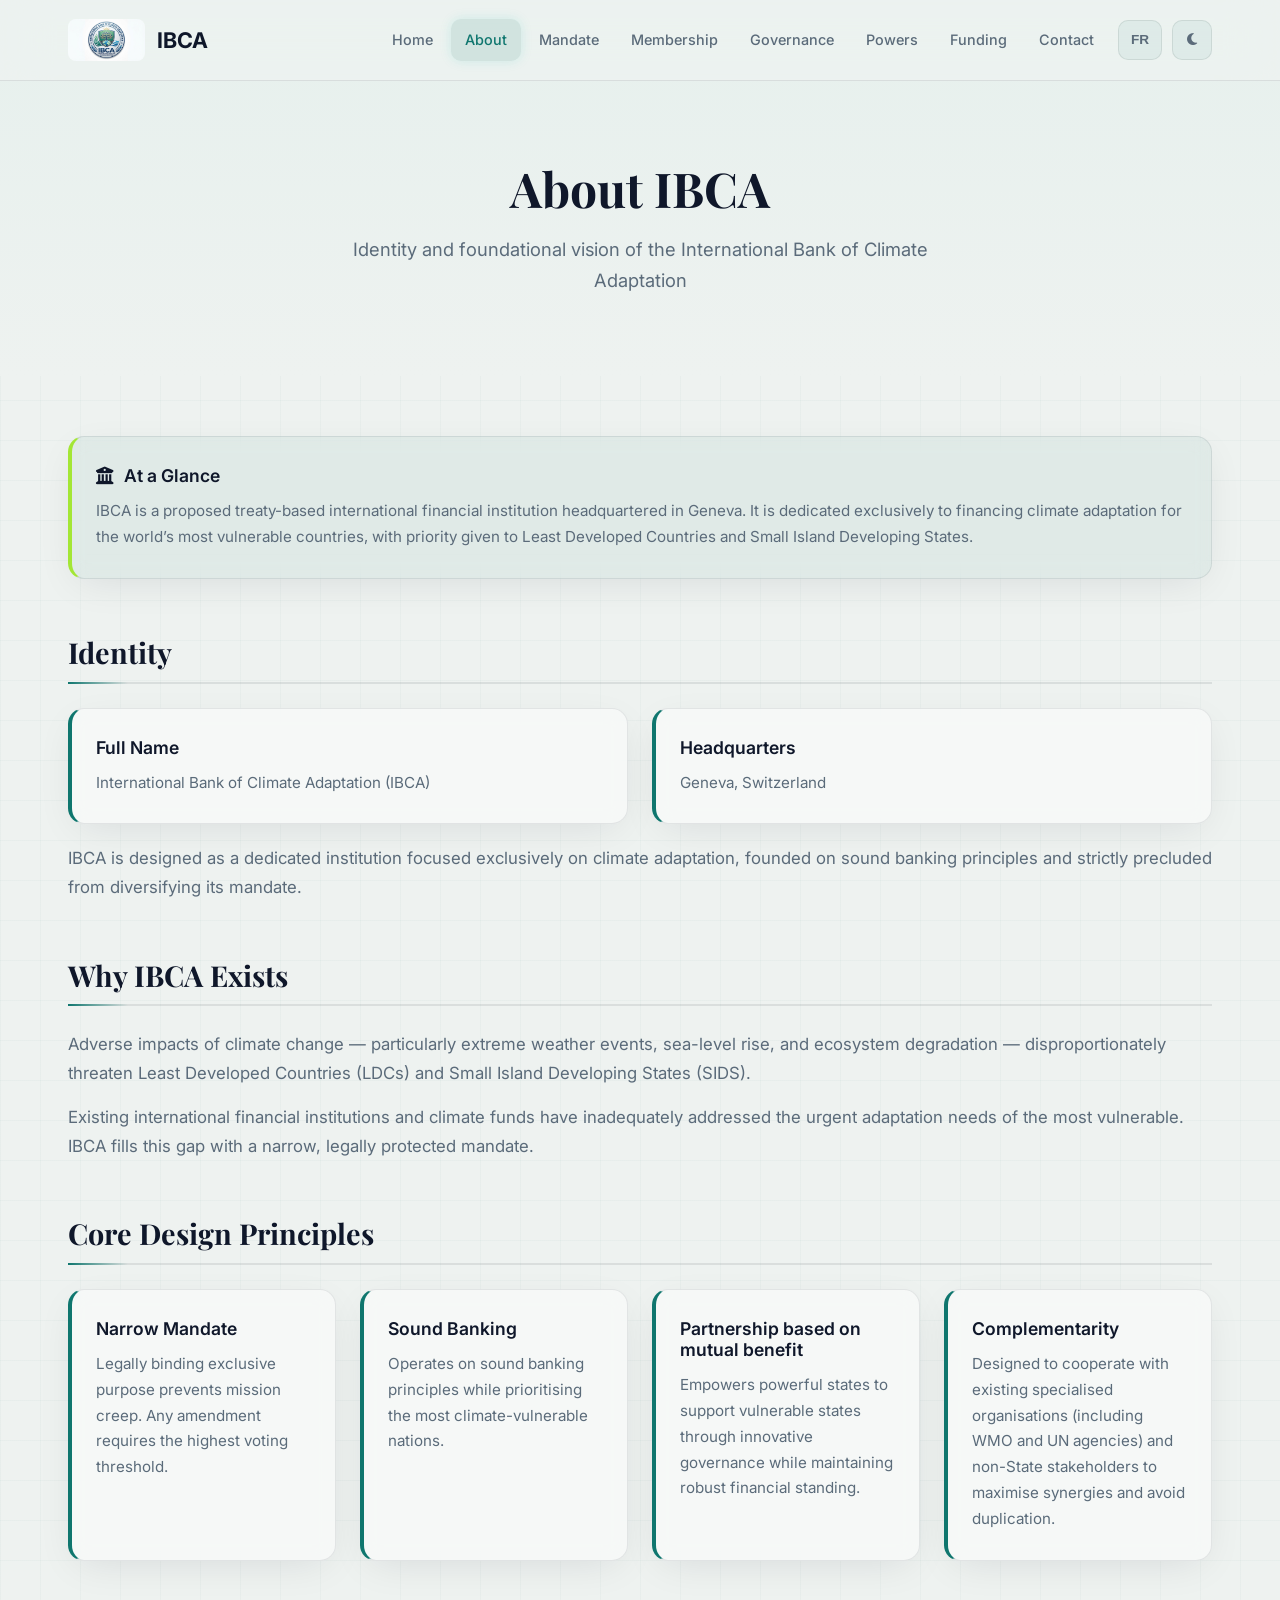
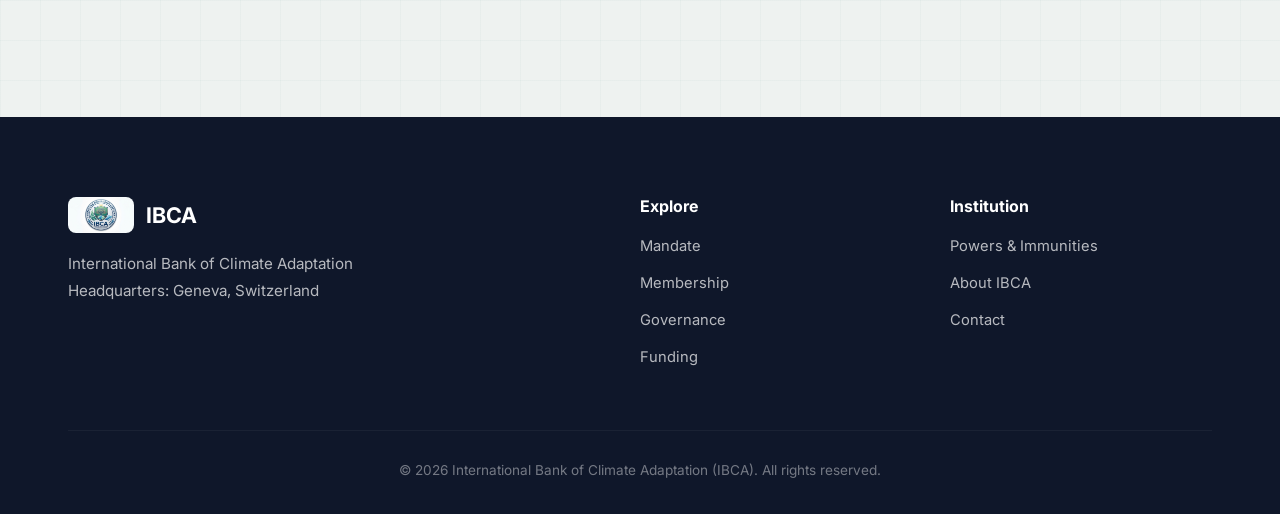
==== commit 57f14587: "Optimize About page: add summary box + fix language consistency (remove Win-Win)" ====
--- a/about.html
+++ b/about.html
@@ -4,7 +4,7 @@
   <meta charset="UTF-8">
   <meta name="viewport" content="width=device-width, initial-scale=1.0">
   <title>About – IBCA</title>
-  <meta name="description" content="About the International Bank of Climate Adaptation (IBCA)">
+  <meta name="description" content="About the International Bank of Climate Adaptation (IBCA) – a Geneva-based institution dedicated exclusively to climate adaptation finance for the most vulnerable countries.">
   <link rel="preconnect" href="https://fonts.googleapis.com">
   <link rel="preconnect" href="https://fonts.gstatic.com" crossorigin>
   <link href="https://fonts.googleapis.com/css2?family=Inter:wght@400;500;600;700&family=Playfair+Display:wght@600;700&display=swap" rel="stylesheet">
@@ -65,16 +65,36 @@
 
   <section class="content-section">
     <div class="container">
+
+      <!-- Summary -->
+      <div class="content-block">
+        <div class="info-card" style="border-left-color: var(--accent); background: rgba(15,118,110,0.06);">
+          <h4><i class="fas fa-building-columns"></i> <span class="lang-en">At a Glance</span><span class="lang-fr">En un coup d'œil</span></h4>
+          <p>
+            <span class="lang-en">IBCA is a proposed treaty-based international financial institution headquartered in Geneva. It is dedicated exclusively to financing climate adaptation for the world’s most vulnerable countries, with priority given to Least Developed Countries and Small Island Developing States.</span>
+            <span class="lang-fr">L'IBCA est une institution financière internationale proposée fondée sur un traité, dont le siège est à Genève. Elle est exclusivement dédiée au financement de l'adaptation au climat pour les pays les plus vulnérables du monde, en donnant la priorité aux pays les moins avancés et aux petits États insulaires en développement.</span>
+          </p>
+        </div>
+      </div>
+
       <div class="content-block">
         <h2>
           <span class="lang-en">Identity</span>
           <span class="lang-fr">Identité</span>
         </h2>
-        <p><strong><span class="lang-en">Full Name:</span><span class="lang-fr">Nom complet :</span></strong> International Bank of Climate Adaptation (IBCA)</p>
-        <p><strong><span class="lang-en">Headquarters:</span><span class="lang-fr">Siège :</span></strong> <span class="lang-en">Geneva, Switzerland</span><span class="lang-fr">Genève, Suisse</span></p>
-        <p>
-          <span class="lang-en">IBCA is a proposed treaty-based international financial institution established to address the critical gap in climate adaptation finance for the world’s most vulnerable countries.</span>
-          <span class="lang-fr">L'IBCA est une institution financière internationale proposée fondée sur un traité, établie pour combler le déficit critique de financement de l'adaptation au climat pour les pays les plus vulnérables du monde.</span>
+        <div class="info-grid">
+          <div class="info-card">
+            <h4><span class="lang-en">Full Name</span><span class="lang-fr">Nom complet</span></h4>
+            <p>International Bank of Climate Adaptation (IBCA)</p>
+          </div>
+          <div class="info-card">
+            <h4><span class="lang-en">Headquarters</span><span class="lang-fr">Siège</span></h4>
+            <p><span class="lang-en">Geneva, Switzerland</span><span class="lang-fr">Genève, Suisse</span></p>
+          </div>
+        </div>
+        <p style="margin-top: 20px; color: var(--gray);">
+          <span class="lang-en">IBCA is designed as a dedicated institution focused exclusively on climate adaptation, founded on sound banking principles and strictly precluded from diversifying its mandate.</span>
+          <span class="lang-fr">L'IBCA est conçue comme une institution dédiée exclusivement à l'adaptation au climat, fondée sur des principes bancaires sains et strictement empêchée de diversifier son mandat.</span>
         </p>
       </div>
 
@@ -88,8 +108,8 @@
           <span class="lang-fr">Les impacts négatifs du changement climatique — en particulier les phénomènes météorologiques extrêmes, l'élévation du niveau de la mer et la dégradation des écosystèmes — menacent de manière disproportionnée les pays les moins avancés (PMA) et les petits États insulaires en développement (PEID).</span>
         </p>
         <p>
-          <span class="lang-en">Existing international financial institutions and climate funds have inadequately addressed the urgent adaptation needs of the most vulnerable. IBCA is designed as a dedicated institution focused exclusively on climate adaptation, founded on sound banking principles and strictly precluded from diversifying its mandate.</span>
-          <span class="lang-fr">Les institutions financières internationales et les fonds climatiques existants n'ont pas suffisamment répondu aux besoins urgents d'adaptation des plus vulnérables. L'IBCA est conçue comme une institution dédiée exclusivement à l'adaptation au climat, fondée sur des principes bancaires sains et strictement empêchée de diversifier son mandat.</span>
+          <span class="lang-en">Existing international financial institutions and climate funds have inadequately addressed the urgent adaptation needs of the most vulnerable. IBCA fills this gap with a narrow, legally protected mandate.</span>
+          <span class="lang-fr">Les institutions financières internationales et les fonds climatiques existants n'ont pas suffisamment répondu aux besoins urgents d'adaptation des plus vulnérables. L'IBCA comble cette lacune avec un mandat étroit et juridiquement protégé.</span>
         </p>
       </div>
 
@@ -114,7 +134,7 @@
             </p>
           </div>
           <div class="info-card">
-            <h4><span class="lang-en">Win-Win Cooperation</span><span class="lang-fr">Coopération gagnant-gagnant</span></h4>
+            <h4><span class="lang-en">Partnership based on mutual benefit</span><span class="lang-fr">Partenariat fondé sur le bénéfice mutuel</span></h4>
             <p>
               <span class="lang-en">Empowers powerful states to support vulnerable states through innovative governance while maintaining robust financial standing.</span>
               <span class="lang-fr">Permet aux États puissants de soutenir les États vulnérables grâce à une gouvernance innovante tout en maintenant une solidité financière robuste.</span>
--- a/css/style.css
+++ b/css/style.css
@@ -404,9 +404,40 @@
   .hero-content, .two-col, .stats-grid, .cards, .footer-grid { grid-template-columns: 1fr; }
   .nav { display: none; }
   .nav.open {
-    display: flex; flex-direction: column; position: absolute; top: 80px; left: 0; right: 0;
-    background: var(--card-bg); backdrop-filter: blur(20px); padding: 20px; box-shadow: var(--shadow);
+    display: flex;
+    flex-direction: column;
+    position: absolute;
+    top: 80px;
+    left: 0;
+    right: 0;
+    background: var(--card-bg);
+    backdrop-filter: blur(20px);
+    -webkit-backdrop-filter: blur(20px);
+    padding: 16px 20px 24px;
+    box-shadow: var(--shadow-lg);
     z-index: 999;
+    gap: 4px;
+    border-bottom: 1px solid var(--border);
+    max-height: calc(100vh - 80px);
+    overflow-y: auto;
+  }
+  .nav.open .nav-link {
+    width: 100%;
+    padding: 14px 16px;
+    font-size: 1rem;
+    border-radius: 12px;
+    text-align: left;
+  }
+  .nav.open .lang-switch,
+  .nav.open .theme-toggle {
+    margin: 12px 0 0 0;
+    width: 100%;
+    height: 46px;
+    justify-content: center;
+    font-size: 0.95rem;
+  }
+  .nav.open .theme-toggle {
+    width: 100%;
   }
   .menu-toggle { display: block; }
   .globe-ring { width: 280px; height: 280px; }
@@ -417,4 +448,5 @@
   .page-hero { padding: 130px 0 50px; }
   .content-section { padding: 40px 0 70px; }
   .info-grid { grid-template-columns: 1fr; }
-}
+  .logo img { height: 36px; }
+}
